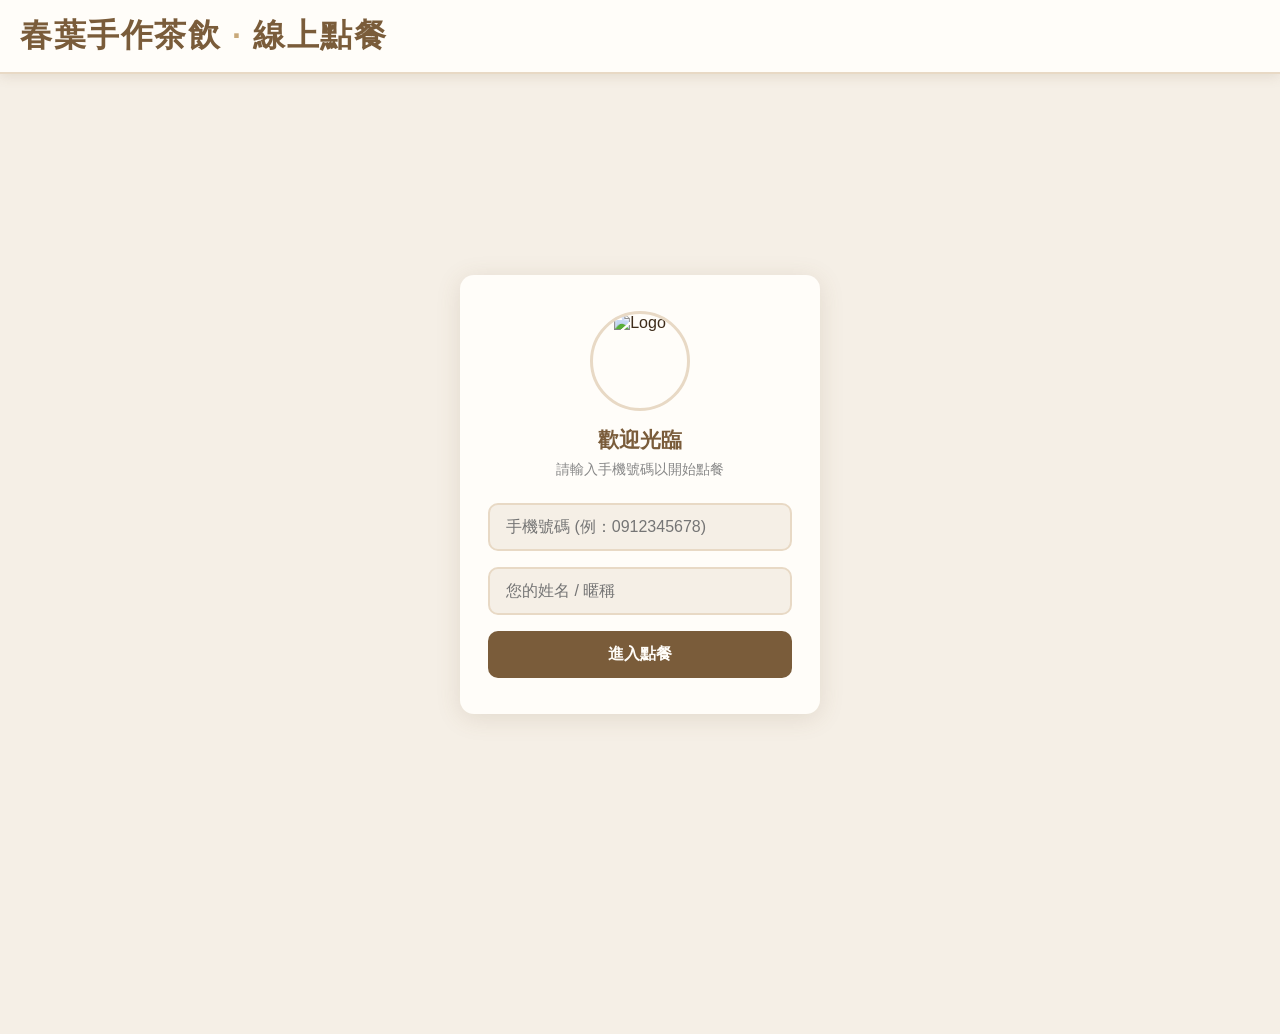
==== index.html @ d851a13b "Update index.html" ====
<!DOCTYPE html>
<html lang="zh-TW">
<head>
  <meta charset="UTF-8" />
  <meta name="viewport" content="width=device-width, initial-scale=1.0" />
  <title>春葉 · 線上點餐</title>

  <!-- Firebase SDK -->
  <script src="https://www.gstatic.com/firebasejs/9.22.0/firebase-app-compat.js"></script>
  <script src="https://www.gstatic.com/firebasejs/9.22.0/firebase-firestore-compat.js"></script>
  
  <style>
    /* ===== CSS 變數 ===== */
    :root {
      --cream:    #f5efe6;
      --almond:   #e8d9c5;
      --tan:      #c9a97a;
      --brown:    #7a5c3a;
      --dark:     #3e2c1a;
      --white:    #fffdf9;
      --shadow:   rgba(122, 92, 58, 0.15);
      --radius:   14px;
      --trans:    0.22s ease;
    }

    /* ===== 基礎重設 ===== */
    *, *::before, *::after { box-sizing: border-box; margin: 0; padding: 0; }
    html { scroll-behavior: smooth; }
    body {
      font-family: 'Noto Sans TC', 'PingFang TC', 'Microsoft JhengHei', sans-serif;
      background: var(--cream);
      color: var(--dark);
      min-height: 100vh;
    }

    /* ===== 頂部 Header ===== */
    header {
      background: var(--white);
      border-bottom: 2px solid var(--almond);
      padding: 14px 20px;
      display: flex;
      align-items: center;
      justify-content: space-between;
      position: sticky;
      top: 0;
      z-index: 100;
      box-shadow: 0 2px 12px var(--shadow);
    }
    .logo {
      font-size: 2rem;
      font-weight: 700;
      color: var(--brown);
      letter-spacing: 0.05em;
    }
    .logo span { color: var(--tan); }
    #user-info {
      font-size: 1rem;
      color: var(--brown);
      display: none;
    }
    #user-info strong { color: var(--dark); }

    /* ===== 主容器 ===== */
    main { max-width: 480px; margin: 0 auto; padding: 0 0 120px; }

    /* ===== 登入畫面 ===== */
    #login-screen {
      display: flex;
      flex-direction: column;
      align-items: center;
      justify-content: center;
      min-height: calc(100vh - 60px);
      padding: 30px 24px;
    }
    .login-card {
      background: var(--white);
      border-radius: var(--radius);
      padding: 36px 28px;
      width: 100%;
      max-width: 360px;
      box-shadow: 0 4px 24px var(--shadow);
      text-align: center;
    }
    .login-card .icon { 
      width: 100px; 
      height: 100px; 
      margin: 0 auto 15px;
      border-radius: 50%;
      overflow: hidden;
      border: 3px solid var(--almond);
    }
    .login-card .icon img {
      width: 95%;
      height: 100%;
      object-fit: cover;
    }
    .login-card h2 { font-size: 1.3rem; color: var(--brown); margin-bottom: 6px; }
    .login-card p { font-size: 0.88rem; color: #888; margin-bottom: 24px; }
    .input-group {
      position: relative;
      margin-bottom: 16px;
    }
    .input-group input {
      width: 100%;
      padding: 13px 16px;
      border: 2px solid var(--almond);
      border-radius: 10px;
      font-size: 1rem;
      background: var(--cream);
      color: var(--dark);
      outline: none;
      transition: border-color var(--trans);
    }
    .input-group input:focus { border-color: var(--tan); }
    .btn-primary {
      width: 100%;
      padding: 13px;
      background: var(--brown);
      color: var(--white);
      border: none;
      border-radius: 10px;
      font-size: 1rem;
      font-weight: 600;
      cursor: pointer;
      transition: background var(--trans), transform 0.1s;
    }
    .btn-primary:hover { background: var(--dark); }
    .btn-primary:active { transform: scale(0.98); }
    .btn-primary:disabled { opacity: 0.6; cursor: not-allowed; }

    /* ===== 點餐畫面 ===== */
    #order-screen { display: none; }

    /* 分類標籤 */
    .category-tabs {
      display: flex;
      gap: 8px;
      padding: 16px 16px 0;
      overflow-x: auto;
      scrollbar-width: none;
    }
    .category-tabs::-webkit-scrollbar { display: none; }
    .tab-btn {
      flex-shrink: 0;
      padding: 7px 18px;
      border-radius: 20px;
      border: 2px solid var(--almond);
      background: var(--white);
      color: var(--brown);
      font-size: 0.88rem;
      font-weight: 600;
      cursor: pointer;
      transition: all var(--trans);
    }
    .tab-btn.active, .tab-btn:hover {
      background: var(--brown);
      color: var(--white);
      border-color: var(--brown);
    }

    /* 菜單區塊 */
    .menu-section { padding: 16px; }
    .section-title {
      font-size: 1rem;
      font-weight: 700;
      color: var(--brown);
      margin-bottom: 12px;
      padding-left: 10px;
      border-left: 4px solid var(--tan);
    }
    .menu-grid {
      display: grid;
      grid-template-columns: 1fr 1fr;
      gap: 12px;
    }

    /* 飲品卡片 */
    .drink-card {
      background: var(--white);
      border-radius: var(--radius);
      padding: 16px 14px;
      cursor: pointer;
      border: 2px solid transparent;
      box-shadow: 0 2px 8px var(--shadow);
      transition: all var(--trans);
      position: relative;
      overflow: hidden;
      display: flex;
      flex-direction: column;
    }
    .drink-card:hover {
      border-color: var(--tan);
      transform: translateY(-3px);
      box-shadow: 0 6px 18px var(--shadow);
    }
    .drink-card:active { transform: scale(0.97); }
    .drink-name {
      font-size: 1rem;
      font-weight: 700;
      color: var(--dark);
      margin-bottom: 8px;
    }
    .drink-prices {
      margin-top: auto;
      display: flex;
      flex-direction: column;
      gap: 4px;
    }
    .price-tag {
      font-size: 0.8rem;
      display: flex;
      justify-content: space-between;
      color: #666;
    }
    .price-tag .val {
      color: var(--tan);
      font-weight: 700;
    }
    .add-icon {
      position: absolute;
      top: 10px;
      right: 10px;
      width: 26px;
      height: 26px;
      background: var(--tan);
      color: white;
      border-radius: 50%;
      display: flex;
      align-items: center;
      justify-content: center;
      font-size: 1.1rem;
      font-weight: bold;
      opacity: 0;
      transition: opacity var(--trans);
    }
    .drink-card:hover .add-icon { opacity: 1; }

    /* ===== 公告彈窗 (首頁彈窗) ===== */
    .promo-overlay {
      position: fixed;
      inset: 0;
      background: rgba(0, 0, 0, 0.75);
      z-index: 1000;
      display: flex;
      align-items: center;
      justify-content: center;
      padding: 20px;
      opacity: 0;
      pointer-events: none;
      transition: opacity 0.4s ease;
    }
    .promo-overlay.open {
      opacity: 1;
      pointer-events: all;
    }
    .promo-content {
      background: var(--white);
      width: 100%;
      max-width: 400px;
      border-radius: 20px;
      overflow: hidden;
      position: relative;
      transform: scale(0.8);
      transition: transform 0.4s cubic-bezier(0.34, 1.56, 0.64, 1);
      box-shadow: 0 10px 40px rgba(0,0,0,0.5);
    }
    .promo-overlay.open .promo-content { transform: scale(1); }
    .promo-img {
      width: 100%;
      display: block;
      background: #f0f0f0;
    }
    .promo-footer {
      padding: 20px;
      text-align: center;
    }
    .btn-close-promo {
      width: 100%;
      padding: 12px;
      background: var(--brown);
      color: white;
      border: none;
      border-radius: 10px;
      font-size: 1rem;
      font-weight: 600;
      cursor: pointer;
    }

    /* ===== 客製選項彈窗 ===== */
    .modal-overlay {
      position: fixed;
      inset: 0;
      background: rgba(62, 44, 26, 0.45);
      z-index: 200;
      display: flex;
      align-items: flex-end;
      justify-content: center;
      opacity: 0;
      pointer-events: none;
      transition: opacity var(--trans);
    }
    .modal-overlay.open {
      opacity: 1;
      pointer-events: all;
    }
    .modal-sheet {
      background: var(--white);
      border-radius: 20px 20px 0 0;
      width: 100%;
      max-width: 480px;
      padding: 24px 20px 36px;
      transform: translateY(100%);
      transition: transform 0.3s cubic-bezier(0.32, 0.72, 0, 1);
      max-height: 90vh;
      overflow-y: auto;
    }
    .modal-overlay.open .modal-sheet { transform: translateY(0); }
    .modal-handle {
      width: 40px;
      height: 4px;
      background: var(--almond);
      border-radius: 2px;
      margin: 0 auto 20px;
    }
    .modal-drink-header {
      display: flex;
      align-items: center;
      gap: 14px;
      margin-bottom: 22px;
    }
    .modal-drink-name { font-size: 1.2rem; font-weight: 700; color: var(--dark); }
    .modal-drink-price { font-size: 1rem; color: var(--tan); font-weight: 600; }

    /* 選項群組 */
    .option-group { margin-bottom: 20px; }
    .option-label {
      font-size: 0.9rem;
      font-weight: 700;
      color: var(--brown);
      margin-bottom: 10px;
      display: flex;
      align-items: center;
      gap: 6px;
    }
    .option-label .badge {
      font-size: 0.7rem;
      background: var(--almond);
      color: var(--brown);
      padding: 2px 7px;
      border-radius: 10px;
    }
    .option-buttons {
      display: flex;
      gap: 10px;
      flex-wrap: wrap;
    }
    .opt-btn {
      flex: 1;
      min-width: 80px;
      padding: 12px 10px;
      border: 2px solid var(--almond);
      border-radius: 10px;
      background: var(--cream);
      color: var(--dark);
      font-size: 0.9rem;
      font-weight: 600;
      cursor: pointer;
      text-align: center;
      transition: all var(--trans);
    }
    .opt-btn:hover { border-color: var(--tan); background: var(--almond); }
    .opt-btn.selected {
      background: var(--brown);
      color: var(--white);
      border-color: var(--brown);
    }
    .opt-btn:disabled {
      opacity: 0.4;
      cursor: not-allowed;
      background: #eee;
      border-color: #ddd;
      color: #aaa;
    }
    .opt-btn .opt-extra { font-size: 0.75rem; opacity: 0.85; margin-top: 2px; }

    /* 加入購物車按鈕 */
    .btn-add-cart {
      width: 100%;
      padding: 15px;
      background: var(--tan);
      color: var(--white);
      border: none;
      border-radius: 12px;
      font-size: 1.05rem;
      font-weight: 700;
      cursor: pointer;
      margin-top: 10px;
      transition: background var(--trans), transform 0.1s;
      display: flex;
      align-items: center;
      justify-content: center;
      gap: 8px;
    }
    .btn-add-cart:hover { background: var(--brown); }
    .btn-add-cart:active { transform: scale(0.98); }

    /* ===== 底部導覽列 ===== */
    .bottom-nav {
      position: fixed;
      bottom: 0;
      left: 50%;
      transform: translateX(-50%);
      width: 100%;
      max-width: 480px;
      background: var(--white);
      border-top: 2px solid var(--almond);
      display: flex;
      z-index: 150;
      box-shadow: 0 -4px 16px var(--shadow);
    }
    .nav-btn {
      flex: 1;
      padding: 12px 8px;
      border: none;
      background: transparent;
      color: var(--brown);
      font-size: 0.82rem;
      font-weight: 600;
      cursor: pointer;
      display: flex;
      flex-direction: column;
      align-items: center;
      gap: 4px;
      transition: color var(--trans), background var(--trans);
      position: relative;
    }
    .nav-btn:hover { background: var(--cream); }
    .nav-btn.active { color: var(--tan); }
    .nav-icon { font-size: 1.4rem; }
    .cart-badge {
      position: absolute;
      top: 5px;
      right: 25%;
      background: #e74c3c;
      color: white;
      font-size: 0.7rem;
      min-width: 18px;
      height: 18px;
      border-radius: 9px;
      display: flex;
      align-items: center;
      justify-content: center;
      padding: 0 4px;
      font-weight: 700;
      display: none;
    }

    /* ===== 面板共通樣式 ===== */
    #cart-panel, #orders-panel {
      display: none;
      padding: 20px 16px;
    }
    .panel-title {
      font-size: 1.2rem;
      font-weight: 700;
      color: var(--brown);
      margin-bottom: 20px;
      display: flex;
      align-items: center;
      gap: 8px;
    }

    /* 購物車項目 */
    .cart-item {
      background: var(--white);
      border-radius: var(--radius);
      padding: 14px;
      margin-bottom: 12px;
      display: flex;
      align-items: center;
      gap: 12px;
      box-shadow: 0 2px 8px var(--shadow);
    }
    .cart-item-info { flex: 1; }
    .cart-item-name { font-size: 0.95rem; font-weight: 700; color: var(--dark); }
    .cart-item-opts { font-size: 0.8rem; color: #888; margin-top: 2px; }
    .cart-item-price { font-size: 0.95rem; font-weight: 700; color: var(--tan); }
    .cart-item-remove {
      border: none;
      background: #fdeaea;
      color: #e74c3c;
      width: 28px;
      height: 28px;
      border-radius: 50%;
      cursor: pointer;
      display: flex;
      align-items: center;
      justify-content: center;
      font-size: 0.8rem;
    }

    /* 結帳區 */
    .pickup-section {
      background: var(--white);
      border-radius: var(--radius);
      padding: 16px;
      margin: 20px 0;
      box-shadow: 0 2px 8px var(--shadow);
    }
    .pickup-section label {
      display: block;
      font-size: 0.9rem;
      font-weight: 700;
      color: var(--brown);
      margin-bottom: 10px;
    }
    .pickup-section select {
      width: 100%;
      padding: 10px;
      border: 2px solid var(--almond);
      border-radius: 8px;
      font-size: 1rem;
      background: var(--cream);
      outline: none;
    }
    .total-bar {
      display: flex;
      justify-content: space-between;
      align-items: center;
      padding: 16px;
      background: var(--white);
      border-radius: var(--radius);
      margin-bottom: 20px;
      box-shadow: 0 2px 8px var(--shadow);
    }
    .total-bar span { font-size: 1rem; color: var(--brown); font-weight: 600; }
    .total-bar strong { font-size: 1.3rem; color: var(--tan); }

    /* 訂單查詢卡片 */
    .order-card {
      background: var(--white);
      border-radius: var(--radius);
      padding: 18px;
      margin-bottom: 16px;
      box-shadow: 0 2px 12px var(--shadow);
      border-left: 5px solid var(--tan);
    }
    .order-header {
      display: flex;
      justify-content: space-between;
      margin-bottom: 12px;
      padding-bottom: 8px;
      border-bottom: 1px dashed var(--almond);
    }
    .order-id { font-size: 0.85rem; font-weight: 700; color: var(--brown); }
    .order-time { font-size: 0.8rem; color: #999; }
    .order-pickup {
      font-size: 0.9rem;
      color: var(--tan);
      font-weight: 600;
      margin-bottom: 8px;
    }
    .order-items { font-size: 0.85rem; color: #666; line-height: 1.6; }
    .order-total {
      font-size: 0.95rem;
      font-weight: 700;
      color: var(--dark);
      margin-top: 8px;
      padding-top: 8px;
      border-top: 1px solid var(--almond);
    }

    /* ===== 成功提示 ===== */
    .toast {
      position: fixed;
      top: 80px;
      left: 50%;
      transform: translateX(-50%) translateY(-20px);
      background: var(--dark);
      color: var(--white);
      padding: 12px 24px;
      border-radius: 30px;
      font-size: 0.9rem;
      font-weight: 600;
      opacity: 0;
      transition: all 0.3s;
      z-index: 300;
      white-space: nowrap;
    }
    .toast.show {
      opacity: 1;
      transform: translateX(-50%) translateY(0);
    }

    /* ===== 訂單成功畫面 ===== */
    .success-screen {
      text-align: center;
      padding: 40px 20px;
    }
    .success-icon { font-size: 4rem; margin-bottom: 16px; }
    .success-screen h3 { font-size: 1.3rem; color: var(--brown); margin-bottom: 8px; }
    .success-screen p { font-size: 0.9rem; color: #888; margin-bottom: 6px; }
    .order-number-display {
      background: var(--almond);
      border-radius: 10px;
      padding: 12px 20px;
      margin: 16px 0;
      font-size: 1rem;
      font-weight: 700;
      color: var(--brown);
    }

    /* ===== 載入動畫 ===== */
    .spinner {
      display: inline-block;
      width: 18px;
      height: 18px;
      border: 2px solid rgba(255,255,255,0.4);
      border-top-color: white;
      border-radius: 50%;
      animation: spin 0.7s linear infinite;
    }
    @keyframes spin { to { transform: rotate(360deg); } }

    /* ===== RWD ===== */
    @media (max-width: 360px) {
      .menu-grid { grid-template-columns: 1fr; }
    }
  </style>
</head>
<body>

<!-- ===== 首頁公告彈窗 ===== -->
<div class="promo-overlay" id="promo-overlay">
  <div class="promo-content">
    <img src="https://github.com/aeroro87/CHUNYEH/blob/main/IMG_7618.JPG?raw=true" alt="今日推薦" class="promo-img" id="promo-image">
    <div class="promo-footer">
      <button class="btn-close-promo" onclick="closePromo()">開始點餐</button>
    </div>
  </div>
</div>

<!-- ===== Header ===== -->
<header>
  <div class="logo">春葉手作茶飲 <span>·</span> 線上點餐</div>
  <div id="user-info">您好，<strong id="display-phone"></strong></div>
</header>

<!-- ===== Toast 提示 ===== -->
<div class="toast" id="toast"></div>

<!-- ===== 登入畫面 ===== -->
<div id="login-screen">
  <div class="login-card">
    <div class="icon">
      <img src="https://github.com/aeroro87/CHUNYEH/blob/main/IMG_9192.jpg?raw=true" alt="Logo" id="login-logo">
    </div>
    <h2>歡迎光臨</h2>
    <p>請輸入手機號碼以開始點餐</p>
    <div class="input-group">
      <input type="tel" id="phone-input" placeholder="手機號碼 (例：0912345678)" maxlength="10" inputmode="numeric" oninput="checkUserRecord()" />
    </div>
    <div class="input-group" id="name-group">
      <input type="text" id="name-input" placeholder="您的姓名 / 暱稱" maxlength="20" />
    </div>
    <button class="btn-primary" id="login-btn" onclick="doLogin()">進入點餐</button>
  </div>
</div>

<!-- ===== 點餐主畫面 ===== -->
<main>
  <!-- 菜單 -->
  <div id="order-screen">
    <div class="category-tabs">
      <button class="tab-btn active" id="default-tab" onclick="filterCategory('lols', this)">蓮藕、洛神</button>
      <button class="tab-btn" onclick="filterCategory('flower', this)">花茶類</button>
      <button class="tab-btn" onclick="filterCategory('tea', this)">純茶、冬瓜</button>
      <button class="tab-btn" onclick="filterCategory('other', this)">其他</button>
    </div>
    <div class="menu-section" id="menu-container"></div>
  </div>

  <!-- 購物車面板 -->
  <div id="cart-panel">
    <div class="panel-title">🛒 購物車</div>
    <div id="cart-items-container"></div>
    <div id="cart-checkout-area" style="display:none;">
      <div class="pickup-section">
        <label>⏰ 預計自取時間</label>
        <select id="pickup-time"></select>
      </div>
      <div class="total-bar">
        <span>訂單總金額</span>
        <strong id="cart-total">$0</strong>
      </div>
      <button class="btn-primary" onclick="submitOrder()" id="submit-btn">確認送出訂單</button>
    </div>
    <div id="order-success-area" style="display:none;"></div>
  </div>

  <!-- 訂單查詢面板 -->
  <div id="orders-panel">
    <div class="panel-title">📋 我的訂單</div>
    <div id="orders-container"></div>
  </div>
</main>

<!-- ===== 底部導覽 ===== -->
<nav class="bottom-nav" id="bottom-nav" style="display:none;">
  <button class="nav-btn active" id="nav-menu" onclick="showPanel('menu')">
    <span class="nav-icon">🍵</span>
    <span>菜單</span>
  </button>
  <button class="nav-btn" id="nav-cart" onclick="showPanel('cart')">
    <span class="nav-icon">🛒</span>
    <span>購物車</span>
    <span class="cart-badge" id="cart-badge">0</span>
  </button>
  <button class="nav-btn" id="nav-orders" onclick="showPanel('orders')">
    <span class="nav-icon">📋</span>
    <span>訂單查詢</span>
  </button>
</nav>

<!-- ===== 客製選項彈窗 ===== -->
<div class="modal-overlay" id="drink-modal" onclick="closeModal(event)">
  <div class="modal-sheet">
    <div class="modal-handle"></div>
    <div class="modal-drink-header">
      <span class="modal-drink-emoji" id="modal-emoji">🧋</span>
      <div>
        <div class="modal-drink-name" id="modal-name">飲品名稱</div>
        <div class="modal-drink-price" id="modal-price">價格資訊</div>
      </div>
    </div>

    <!-- 杯裝/瓶裝 (僅在有 cupPrice 時顯示) -->
    <div class="option-group" id="container-option-group">
      <div class="option-label">🥤 容器選擇 </div>
      <div class="option-buttons" id="modal-cup-options"></div>
    </div>

    <!-- 冰塊 (僅在非單一價格商品時顯示) -->
    <div class="option-group" id="ice-option-group">
      <div class="option-label">🧊 冰塊選擇 </div>
      <div class="option-buttons" id="modal-ice-options">
        <button class="opt-btn selected" data-group="ice" data-value="有冰" onclick="selectOpt(this)">有冰</button>
        <button class="opt-btn" data-group="ice" data-value="去冰" onclick="selectOpt(this)">去冰</button>
      </div>
    </div>

    <!-- 鮮奶加量 -->
    <div class="option-group" id="milk-option" style="display:none;">
      <div class="option-label">🥛 鮮奶加量 <span class="badge">+$5</span></div>
      <div class="option-buttons">
        <button class="opt-btn selected" data-group="extraMilk" data-value="不加" onclick="selectOpt(this)">不加</button>
        <button class="opt-btn" data-group="extraMilk" data-value="加量" onclick="selectOpt(this)">加量<div class="opt-extra">+$5</div></button>
      </div>
    </div>

    <!-- 數量選擇 -->
    <div class="option-group">
      <div class="option-label">🔢 購買數量</div>
      <div style="display: flex; align-items: center; gap: 20px; justify-content: center; background: var(--cream); padding: 10px; border-radius: 10px;">
        <button onclick="updateQty(-1)" style="width: 36px; height: 36px; border-radius: 50%; border: 2px solid var(--tan); background: white; color: var(--tan); font-size: 1.5rem; font-weight: bold; cursor: pointer;">-</button>
        <span id="modal-qty" style="font-size: 1.4rem; font-weight: 700; min-width: 30px; text-align: center;">1</span>
        <button onclick="updateQty(1)" style="width: 36px; height: 36px; border-radius: 50%; border: 2px solid var(--tan); background: var(--tan); color: white; font-size: 1.5rem; font-weight: bold; cursor: pointer;">+</button>
      </div>
    </div>

    <button class="btn-add-cart" onclick="addToCart()">
      <span>加入購物車</span>
      <span id="modal-add-price"></span>
    </button>
  </div>
</div>

<script>
// ===== Firebase 設定 (請替換為您的設定) =====
const firebaseConfig = {
  apiKey: "AIzaSyDBMBe5LPv3BiR6V_7BT4_pQp2a6QN32_Y",
  authDomain: "chenyun-94a25.firebaseapp.com",
  projectId: "chenyun-94a25",
  storageBucket: "chenyun-94a25.firebasestorage.app",
  messagingSenderId: "24863543971",
  appId: "1:24863543971:web:489c457948aa2b02e82516",
  measurementId: "G-3XM61XWT03"
};

// 初始化 Firebase
firebase.initializeApp(firebaseConfig);
const db = firebase.firestore();

// ===== 菜單資料 =====
// 提示：若為無子項目商品，請只設定 price，不要設定 cupPrice/bottlePrice
const MENU = [
  { id: 1, name: '蓮藕茶', cupPrice: 50, bottlePrice: 95, hasMilk: false, category: ['lols']},
  { id: 2, name: '蓮藕鮮奶', cupPrice: 60, bottlePrice: 105, hasMilk: true, category: ['lols']},
  { id: 3, name: '洛神花茶', cupPrice: 50, bottlePrice: 90, hasMilk: false, category: ['lols']},
  { id: 4, name: '洛神冬瓜', cupPrice: 50, bottlePrice: 90, hasMilk: false, category: ['lols']},
  { id: 5, name: '古早味紅茶', cupPrice: 30, bottlePrice: 65, hasMilk: false, category: ['tea','red']},
  { id: 6, name: '紅茶鮮奶', cupPrice: 50, bottlePrice: 85, hasMilk: true, category: ['tea','red']},
  { id: 7, name: '高山烏龍茶（無糖）', cupPrice: 35, bottlePrice: 70, hasMilk: false, category: ['tea','ol']},
  { id: 8, name: '烏龍綠茶（無糖）', cupPrice: 35, bottlePrice: 70, hasMilk: false, category: ['tea','ol','green']},
  { id: 9, name: '烏龍鮮奶（無糖）', cupPrice: 55, bottlePrice: 85, hasMilk: true, category: ['tea','ol']},
  { id: 10,name: '薰衣草茶', cupPrice: 45, bottlePrice: 90, hasMilk: false, category: ['flower','se']},
  { id: 11,name: '薰衣草紅茶', cupPrice: 45, bottlePrice: 90, hasMilk: false, category: ['flower','se']},
  { id: 12,name: '薰衣草鮮奶茶(含紅茶)', cupPrice: 55, bottlePrice: 95, hasMilk: true, category: ['flower','se']},
  { id: 13,name: '薰衣草鮮奶', cupPrice: 60, bottlePrice: 105, hasMilk: true, category: ['flower','se']},
  { id: 14,name: '玫瑰花茶', cupPrice: 60, bottlePrice: 105, hasMilk: false, category: ['flower','ros']},
  { id: 15,name: '玫瑰洛神', cupPrice: 60, bottlePrice: 105, hasMilk: false, category: ['flower','ros']},
  { id: 16,name: '玫瑰鮮奶茶（含紅茶）', cupPrice: 65, bottlePrice: 115, hasMilk: true, category: ['flower','ros']},
  { id: 17,name: '玫瑰鮮奶', cupPrice: 70, bottlePrice: 120, hasMilk: true, category: ['flower','ros']},
  { id: 18,name: '無糖綠茶', cupPrice: 30, bottlePrice: 65, hasMilk: false, category: ['tea','green']},  
  { id: 19,name: '綠茶鮮奶（無糖）', cupPrice: 50, bottlePrice: 85, hasMilk: true, category: ['tea','green']},
  { id: 20,name: '甘露冬瓜茶', cupPrice: 30, bottlePrice: 60, hasMilk: false, category: ['tea','d']},
  { id: 21,name: '綠茶冬瓜', cupPrice: 30, bottlePrice: 60, hasMilk: false, category: ['tea','green','d']},
  { id: 22,name: '冬瓜鮮奶', cupPrice: 50, bottlePrice: 85, hasMilk: true, category: ['tea','d']},
  // 單一價格商品範例
  
  { id: 101, name: '薰衣草茶包', price: 180, category: ['other','tb']},
  { id: 102, name: '薰衣草茶包X2', price: 350, category: ['other','tb']},
  { id: 103, name: '玫瑰花茶包', price: 180, category: ['other','tb']},
  { id: 104, name: '玫瑰花茶包X2', price: 350, category: ['other','tb']},
  { id: 105, name: '薰衣草＋玫瑰花 茶包', price: 350, category: ['other','tb']},
  { id: 106, name: '梅有芒果', price: 150, category: ['other','mg']}
];

const GAS_URL = 'https://script.google.com/macros/s/AKfycbxcpJHNgogEzn6O5AZ87Ii1xu1ffiMSce_W25-qXCj0ojSG_w6PJ01stQ96czSUdBLV/exec';

// ===== 狀態 =====
let currentPhone = '';
let currentUserName = '';
let cart = [];
let currentDrink = null;
let currentOptions = { cup: '杯裝', ice: '有冰', extraMilk: '不加', qty: 1 };

// ===== 初始化 =====
window.onload = function() {};

function closePromo() {
  document.getElementById('promo-overlay').classList.remove('open');
}

// ===== 登入相關功能 (整合 Firebase) =====
async function checkUserRecord() {
  const phone = document.getElementById('phone-input').value.trim();
  const nameGroup = document.getElementById('name-group');
  const nameInput = document.getElementById('name-input');
  
  if (/^09\d{8}$/.test(phone)) {
    let savedName = localStorage.getItem('userName_' + phone);
    if (!savedName) {
      try {
        const doc = await db.collection('users').doc(phone).get();
        if (doc.exists) {
          savedName = doc.data().name;
          localStorage.setItem('userName_' + phone, savedName);
        }
      } catch (e) { console.error("Firebase 查詢失敗", e); }
    }

    if (savedName) {
      nameGroup.style.display = 'none';
      nameInput.value = savedName;
    } else {
      nameGroup.style.display = 'block';
      nameInput.value = '';
    }
  }
}

async function doLogin() {
  const phone = document.getElementById('phone-input').value.trim();
  const name = document.getElementById('name-input').value.trim();
  const loginBtn = document.getElementById('login-btn');
  
  if (!/^09\d{8}$/.test(phone)) return alert('請輸入正確的手機號碼 (10位數字)');
  if (!name) return alert('請輸入您的姓名或暱稱');
  
  loginBtn.disabled = true;
  loginBtn.innerHTML = '<span class="spinner"></span> 登入中...';

  try {
    await db.collection('users').doc(phone).set({
      name: name,
      lastLogin: firebase.firestore.FieldValue.serverTimestamp()
    }, { merge: true });

    currentPhone = phone;
    currentUserName = name;
    localStorage.setItem('userName_' + phone, name);
    
    document.getElementById('login-screen').style.display = 'none';
    document.getElementById('order-screen').style.display = 'block';
    document.getElementById('bottom-nav').style.display = 'flex';
    document.getElementById('user-info').style.display = 'block';
    document.getElementById('display-phone').textContent = `${name} (${phone})`;
    
    showPanel('menu');
    // 預設顯示蓮藕、洛神
    const defaultTab = document.getElementById('default-tab');
    filterCategory('lols', defaultTab);
    document.getElementById('promo-overlay').classList.add('open');
  } catch (e) {
    alert('雲端同步失敗，請檢查網路連線');
    console.error(e);
  } finally {
    loginBtn.disabled = false;
    loginBtn.textContent = '進入點餐';
  }
}

// ===== 菜單渲染 =====
function renderMenu(items) {
  const container = document.getElementById('menu-container');
  container.innerHTML = '';
  const categories = { 'lols': '蓮藕、洛神系列（無咖啡因）',
   					   'se': '薰衣草（無咖啡因）', 
   					   'ros': '玫瑰花（無咖啡因）', 
   					   'red': '古早味紅茶',
   					   'green': '無糖綠茶',
   					   'ol': '高山烏龍茶',
   					   'd': '冬瓜茶（無咖啡因）',
    				   'tb': '茶包',
    				   'mg': '梅有芒果'
    };

  for (let cat in categories) {
    const catItems = items.filter(i => i.category.includes(cat));
    if (catItems.length === 0) continue;
    const section = document.createElement('div');
    section.className = 'menu-section';
    section.innerHTML = `
      <div class="section-title">${categories[cat]}</div>
      <div class="menu-grid">
        ${catItems.map(item => {
          const isSinglePrice = item.price !== undefined;
          return `
            <div class="drink-card" onclick="openModal(${item.id})">
              <div class="add-icon">+</div>
              <div class="drink-name">${item.name}</div>
              <div class="drink-prices">
                ${isSinglePrice ? 
                  `<div class="price-tag"><span>售價</span><span class="val">$${item.price}</span></div>` :
                  `<div class="price-tag"><span>杯裝</span><span class="val">$${item.cupPrice}</span></div>
                   <div class="price-tag"><span>瓶裝</span><span class="val">$${item.bottlePrice}</span></div>`
                }
              </div>
            </div>
          `;
        }).join('')}
      </div>
    `;
    container.appendChild(section);
  }
}

function filterCategory(cat, btn) {
  document.querySelectorAll('.tab-btn').forEach(b => b.classList.remove('active'));
  btn.classList.add('active');
  
  // 動態切換顯示內容
  const filteredItems = MENU.filter(i => i.category.includes(cat));
  renderMenu(filteredItems);
  
  // 自動捲動到上方
  window.scrollTo({ top: 0, behavior: 'smooth' });
}

// ===== 客製選項彈窗 =====
function openModal(id) {
  currentDrink = MENU.find(d => d.id === id);
  const isSinglePrice = currentDrink.price !== undefined;
  
  // 初始化選項
  currentOptions = { cup: isSinglePrice ? '單一價格' : '杯裝', ice: '有冰', extraMilk: '不加', qty: 1 };
  document.getElementById('modal-qty').textContent = '1';
  document.getElementById('modal-emoji').textContent = currentDrink.emoji;
  document.getElementById('modal-name').textContent = currentDrink.name;
  
  // 顯示價格資訊
  document.getElementById('modal-price').textContent = isSinglePrice ? 
    `售價 $${currentDrink.price}` : 
    `杯裝 $${currentDrink.cupPrice} / 瓶裝 $${currentDrink.bottlePrice}`;

  // 容器選擇顯示邏輯
  const containerGroup = document.getElementById('container-option-group');
  if (isSinglePrice) {
    containerGroup.style.display = 'none';
    document.getElementById('ice-option-group').style.display = 'none';
  } else {
    containerGroup.style.display = 'block';
    document.getElementById('ice-option-group').style.display = 'block';
    const cupContainer = document.getElementById('modal-cup-options');
    cupContainer.innerHTML = `
      <button class="opt-btn selected" data-group="cup" data-value="杯裝" onclick="selectOpt(this)">杯裝<div class="opt-extra">$${currentDrink.cupPrice}</div></button>
      <button class="opt-btn" data-group="cup" data-value="瓶裝" onclick="selectOpt(this)">瓶裝<div class="opt-extra">$${currentDrink.bottlePrice}</div></button>
    `;
  }

  // 鮮奶加量顯示邏輯
  document.getElementById('milk-option').style.display = currentDrink.hasMilk ? 'block' : 'none';
  
  // 重置冰塊選項樣式
  const iceBtns = document.querySelectorAll('#modal-ice-options .opt-btn');
  iceBtns.forEach(b => {
    b.disabled = false;
    b.classList.toggle('selected', b.dataset.value === '有冰');
  });

  updateModalPrice();
  document.getElementById('drink-modal').classList.add('open');
}

function closeModal(e) {
  if (e.target.id === 'drink-modal' || e.target.className === 'modal-handle') document.getElementById('drink-modal').classList.remove('open');
}

function selectOpt(btn) {
  const group = btn.dataset.group;
  const val = btn.dataset.value;
  if (group === 'cup') {
    const iceBtns = document.querySelectorAll('#modal-ice-options .opt-btn');
    if (val === '瓶裝') {
      currentOptions.ice = '去冰';
      iceBtns.forEach(b => {
        b.classList.toggle('selected', b.dataset.value === '去冰');
        if (b.dataset.value === '有冰') b.disabled = true;
      });
    } else { iceBtns.forEach(b => b.disabled = false); }
  }
  document.querySelectorAll(`.opt-btn[data-group="${group}"]`).forEach(b => b.classList.remove('selected'));
  btn.classList.add('selected');
  currentOptions[group] = val;
  updateModalPrice();
}

function updateQty(delta) {
  currentOptions.qty = Math.max(1, currentOptions.qty + delta);
  document.getElementById('modal-qty').textContent = currentOptions.qty;
  updateModalPrice();
}

function updateModalPrice() {
  if (!currentDrink) return;
  let base = 0;
  if (currentDrink.price !== undefined) {
    base = currentDrink.price;
  } else {
    base = currentOptions.cup === '瓶裝' ? currentDrink.bottlePrice : currentDrink.cupPrice;
  }
  if (currentOptions.extraMilk === '加量') base += 5;
  document.getElementById('modal-add-price').textContent = `$${base * currentOptions.qty}`;
}

// ===== 購物車與訂單邏輯 =====
function addToCart() {
  if (!currentDrink) return;
  const isSingle = currentDrink.price !== undefined;
  let basePrice = isSingle ? currentDrink.price : (currentOptions.cup === '瓶裝' ? currentDrink.bottlePrice : currentDrink.cupPrice);
  let unitTotal = basePrice + (currentOptions.extraMilk === '加量' ? 5 : 0);
  
  cart.push({ 
    id: Date.now(), 
    drinkId: currentDrink.id, 
    name: currentDrink.name, 
    emoji: currentDrink.emoji || '', 
    price: basePrice, 
    cup: isSingle ? '' : (currentOptions.cup || ''), 
    ice: isSingle ? '' : (currentOptions.ice || ''), 
    extraMilk: currentOptions.extraMilk === '加量', 
    qty: currentOptions.qty || 1, 
    unitTotal: unitTotal, 
    itemTotal: unitTotal * (currentOptions.qty || 1)
  });
  
  updateCartBadge();
  document.getElementById('drink-modal').classList.remove('open');
  showToast(`已加入：${currentDrink.name} x ${currentOptions.qty}`);
}

function updateCartBadge() {
  const badge = document.getElementById('cart-badge');
  const count = cart.reduce((sum, item) => sum + item.qty, 0);
  badge.textContent = count;
  badge.style.display = count > 0 ? 'flex' : 'none';
}

function renderCart() {
  const container = document.getElementById('cart-items-container');
  const checkoutArea = document.getElementById('cart-checkout-area');
  if (cart.length === 0) { container.innerHTML = '<div style="text-align:center; padding:40px; color:#999;">購物車是空的</div>'; checkoutArea.style.display = 'none'; return; }
  container.innerHTML = cart.map(item => `
    <div class="cart-item">
      <div class="cart-item-info">
        <div class="cart-item-name">${item.name} ${item.cup ? `(${item.cup})` : ''} x ${item.qty}</div>
        <div class="cart-item-opts">${item.ice ? item.ice : ''}${item.extraMilk ? (item.ice ? ' · ' : '') + '鮮奶加量' : ''}</div>
      </div>
      <div class="cart-item-price">$${item.itemTotal}</div>
      <button class="cart-item-remove" onclick="removeFromCart(${item.id})">✕</button>
    </div>
  `).join('');
  document.getElementById('cart-total').textContent = `$${cart.reduce((sum, i) => sum + i.itemTotal, 0)}`;
  checkoutArea.style.display = 'block';
  generatePickupTimes();
}

function removeFromCart(id) { cart = cart.filter(i => i.id !== id); updateCartBadge(); renderCart(); }

function generatePickupTimes() {
  const select = document.getElementById('pickup-time');
  select.innerHTML = '';
  const now = new Date();
  let hasOptions = false;
  for (let h = 9; h <= 20; h++) {
    for (let m = 0; m < 60; m += 10) {
      if ((h === 9 && m < 30) || (h === 20 && m > 30)) continue;
      const optTime = new Date(); optTime.setHours(h, m, 0);
      if (optTime > new Date(now.getTime() + 10 * 60000)) {
        const timeStr = `${h.toString().padStart(2, '0')}:${m.toString().padStart(2, '0')}`;
        select.innerHTML += `<option value="${timeStr}">${timeStr}</option>`;
        hasOptions = true;
      }
    }
  }
  const btn = document.getElementById('submit-btn');
  if (!hasOptions) { select.innerHTML = '<option value="">今日已結束營業</option>'; btn.disabled = true; btn.style.opacity = '0.5'; }
  else { btn.disabled = false; btn.style.opacity = '1'; }
}

async function submitOrder() {
  const pickupTime = document.getElementById('pickup-time').value;
  if (!pickupTime) return alert('目前非營業時間');
  const btn = document.getElementById('submit-btn');
  const originalText = btn.innerHTML;
  btn.disabled = true; btn.innerHTML = '<span class="spinner"></span> 處理中...';
  
  const orderId = `ORD-${Date.now().toString().slice(-8)}-${Math.floor(Math.random()*1000).toString().padStart(3, '0')}`;
  const orderData = {
    orderId,
    phone: currentPhone,
    userName: currentUserName,
    items: cart,
    totalAmount: cart.reduce((sum, i) => sum + i.itemTotal, 0),
    pickupTime,
    timestamp: firebase.firestore.FieldValue.serverTimestamp(),
    displayTime: new Date().toLocaleString()
  };

  try {
    console.log("正在嘗試寫入 Firebase...", orderData);
    await db.collection('orders').doc(orderId).set(orderData);
    console.log("Firebase 寫入成功");
    
    if (GAS_URL && GAS_URL !== 'YOUR_GAS_WEB_APP_URL') {
      console.log("正在發送 LINE 通知...");
      fetch(GAS_URL, { 
        method: 'POST', 
        mode: 'no-cors',
        cache: 'no-cache',
        headers: { 'Content-Type': 'application/json' },
        body: JSON.stringify({ action: 'submitOrder', order: { ...orderData, timestamp: orderData.displayTime } }) 
      }).then(() => console.log("LINE 通知已發送 (no-cors 模式)"));
    }
    
    showOrderSuccess(orderId);
    cart = [];
    updateCartBadge();
    renderCart(); // 💡 關鍵：立即重新渲染購物車介面，顯示「購物車是空的」
  } catch (e) {
    console.error("下單過程出錯:", e);
    let errorMsg = '下單失敗，原因：' + (e.message || '未知錯誤');
    if (e.message && e.message.includes('permission-denied')) {
      errorMsg = '下單失敗：Firebase 資料庫權限不足，請檢查 Rules 設定。';
    }
    alert(errorMsg);
  } finally {
    btn.disabled = false;
    btn.innerHTML = originalText;
  }
}

function showOrderSuccess(orderId) {
  document.getElementById('cart-checkout-area').style.display = 'none';
  document.getElementById('order-success-area').style.display = 'block';
  document.getElementById('order-success-area').innerHTML = `<div class="success-screen"><div class="success-icon">✅</div><h3>訂單已送出！</h3><p>請於預約時間前往自取</p><div class="order-number-display">訂單編號：${orderId}</div><button class="btn-primary" onclick="showPanel('orders')" style="margin-top:10px;">查看我的訂單</button></div>`;
}

async function renderOrders() {
  const container = document.getElementById('orders-container');
  container.innerHTML = '<div style="text-align:center; padding:40px;"><span class="spinner" style="border-top-color:var(--tan);"></span> 載入中...</div>';
  
  try {
    const today = new Date();
    today.setHours(0,0,0,0);
    const snapshot = await db.collection('orders')
      .where('phone', '==', currentPhone)
      .where('timestamp', '>=', today)
      .orderBy('timestamp', 'desc')
      .get();

    if (snapshot.empty) {
      container.innerHTML = '<div style="text-align:center; padding:40px; color:#999;">今日尚無紀錄</div>';
      return;
    }

    container.innerHTML = snapshot.docs.map(doc => {
      const o = doc.data();
      return `
        <div class="order-card">
          <div class="order-header"><span class="order-id">${o.orderId}</span><span class="order-time">${o.displayTime.split(' ')[1]}</span></div>
          <div class="order-pickup">⏰ 預計取餐：${o.pickupTime}</div>
          <div class="order-items">${o.items.map(i => `${i.name}${i.cup ? `(${i.cup})` : ''} x ${i.qty} ${i.ice ? i.ice : ''}${i.extraMilk ? '·鮮奶加量' : ''} $${i.itemTotal}`).join('<br/>')}</div>
          <div class="order-total">總計：$${o.totalAmount}</div>
        </div>
      `;
    }).join('');
  } catch (e) {
    container.innerHTML = '<div style="text-align:center; padding:40px; color:#e74c3c;">載入失敗，請稍後再試</div>';
    console.error(e);
  }
}

function showPanel(panel) {
  document.getElementById('order-screen').style.display = panel === 'menu' ? 'block' : 'none';
  document.getElementById('cart-panel').style.display = panel === 'cart' ? 'block' : 'none';
  document.getElementById('orders-panel').style.display = panel === 'orders' ? 'block' : 'none';
  document.querySelectorAll('.nav-btn').forEach(b => b.classList.remove('active'));
  document.getElementById('nav-' + panel).classList.add('active');
  if (panel === 'cart') { document.getElementById('order-success-area').style.display = 'none'; renderCart(); }
  if (panel === 'orders') renderOrders();
}

function showToast(msg) {
  const toast = document.getElementById('toast'); toast.textContent = msg; toast.classList.add('show');
  setTimeout(() => toast.classList.remove('show'), 2500);
}
</script>
</body>
</html>
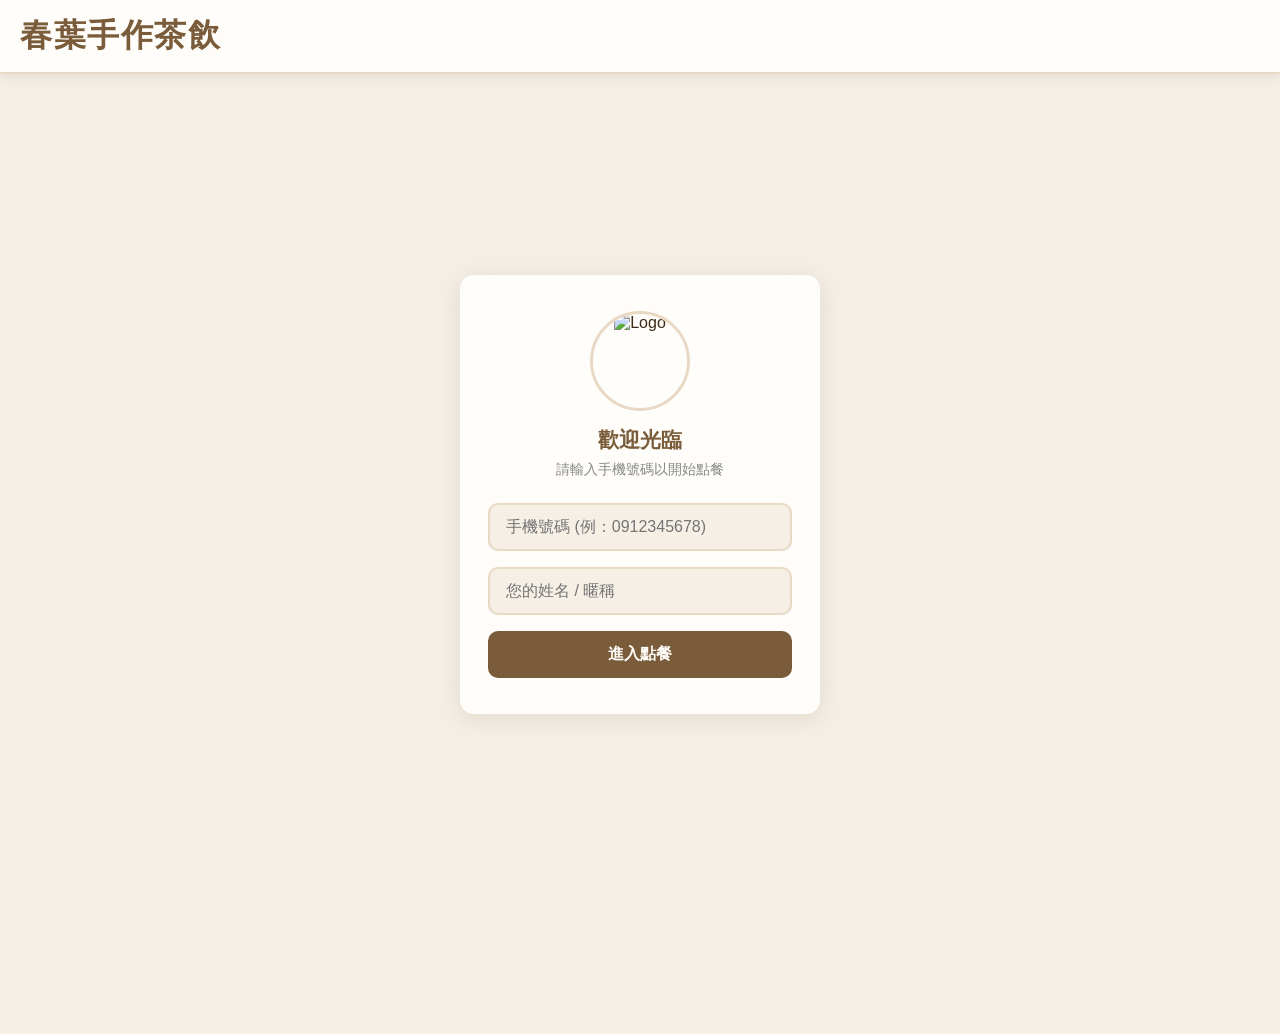
==== commit 00d7b756: "Update index.html" ====
--- a/index.html
+++ b/index.html
@@ -642,7 +642,7 @@
 
 <!-- ===== Header ===== -->
 <header>
-  <div class="logo">春葉手作茶飲 <span>·</span> 線上點餐</div>
+  <div class="logo">春葉手作茶飲</div>
   <div id="user-info">您好，<strong id="display-phone"></strong></div>
 </header>
 
@@ -836,7 +836,11 @@
 let currentOptions = { cup: '杯裝', ice: '有冰', extraMilk: '不加', qty: 1 };
 
 // ===== 初始化 =====
-window.onload = function() {};
+window.onload = function() {
+// 每次開啟網頁時清除本地儲存的資訊 (LocalStorage)
+  localStorage.clear();
+  console.log('本地儲存空間已清空，請重新登入');
+};
 
 function closePromo() {
   document.getElementById('promo-overlay').classList.remove('open');
@@ -895,7 +899,7 @@
     document.getElementById('order-screen').style.display = 'block';
     document.getElementById('bottom-nav').style.display = 'flex';
     document.getElementById('user-info').style.display = 'block';
-    document.getElementById('display-phone').textContent = `${name} (${phone})`;
+    document.getElementById('display-phone').textContent = `${name}`;
     
     showPanel('menu');
     // 預設顯示蓮藕、洛神
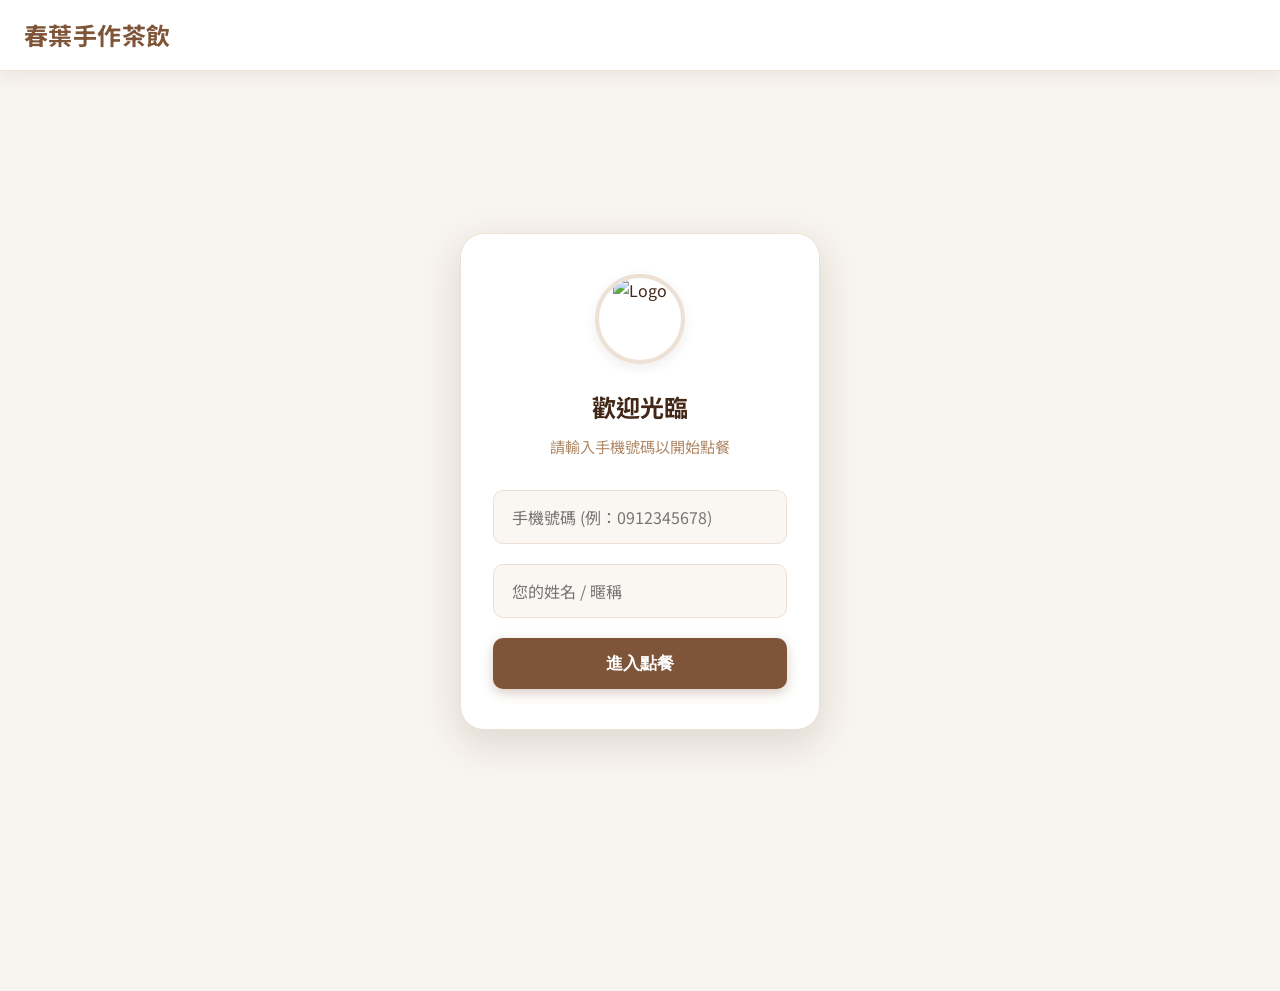
==== commit 213d4774: "美化介面" ====
--- a/index.html
+++ b/index.html
@@ -1,10 +1,13 @@
 <!DOCTYPE html>
 <html lang="zh-TW">
 <head>
-  <meta charset="UTF-8" />
-  <meta name="viewport" content="width=device-width, initial-scale=1.0" />
+  <meta charset="UTF-8">
+  <meta name="viewport" content="width=device-width, initial-scale=1.0">
   <title>春葉 · 線上點餐</title>
 
+  <!-- Google Fonts: Noto Sans TC -->
+  <link href="https://fonts.googleapis.com/css2?family=Noto+Sans+TC:wght@400;500;700&display=swap" rel="stylesheet">
+  
   <!-- Firebase SDK -->
   <script src="https://www.gstatic.com/firebasejs/9.22.0/firebase-app-compat.js"></script>
   <script src="https://www.gstatic.com/firebasejs/9.22.0/firebase-firestore-compat.js"></script>
@@ -12,56 +15,60 @@
   <style>
     /* ===== CSS 變數 ===== */
     :root {
-      --cream:    #f5efe6;
-      --almond:   #e8d9c5;
-      --tan:      #c9a97a;
-      --brown:    #7a5c3a;
-      --dark:     #3e2c1a;
-      --white:    #fffdf9;
-      --shadow:   rgba(122, 92, 58, 0.15);
-      --radius:   14px;
-      --trans:    0.22s ease;
+      --cream:    #f8f4ef;
+      --almond:   #ede0d4;
+      --tan:      #b08968;
+      --brown:    #7f5539;
+      --dark:     #432818;
+      --white:    #ffffff;
+      --shadow:   rgba(67, 40, 24, 0.08);
+      --shadow-lg: rgba(67, 40, 24, 0.15);
+      --radius:   16px;
+      --radius-sm: 10px;
+      --trans:    0.3s cubic-bezier(0.4, 0, 0.2, 1);
     }
 
     /* ===== 基礎重設 ===== */
     *, *::before, *::after { box-sizing: border-box; margin: 0; padding: 0; }
     html { scroll-behavior: smooth; }
     body {
-      font-family: 'Noto Sans TC', 'PingFang TC', 'Microsoft JhengHei', sans-serif;
+      font-family: 'Noto Sans TC', sans-serif;
       background: var(--cream);
       color: var(--dark);
       min-height: 100vh;
+      line-height: 1.6;
     }
 
     /* ===== 頂部 Header ===== */
     header {
       background: var(--white);
-      border-bottom: 2px solid var(--almond);
-      padding: 14px 20px;
+      border-bottom: 1px solid var(--almond);
+      padding: 16px 24px;
       display: flex;
       align-items: center;
       justify-content: space-between;
       position: sticky;
       top: 0;
       z-index: 100;
-      box-shadow: 0 2px 12px var(--shadow);
+      box-shadow: 0 4px 20px var(--shadow);
     }
     .logo {
-      font-size: 2rem;
+      font-size: 1.5rem;
       font-weight: 700;
       color: var(--brown);
-      letter-spacing: 0.05em;
-    }
-    .logo span { color: var(--tan); }
+      letter-spacing: 0.02em;
+    }
+    .logo span { color: var(--tan); font-weight: 400; }
     #user-info {
-      font-size: 1rem;
-      color: var(--brown);
+      font-size: 0.9rem;
+      color: var(--tan);
       display: none;
-    }
-    #user-info strong { color: var(--dark); }
+      font-weight: 500;
+    }
+    #user-info strong { color: var(--brown); }
 
     /* ===== 主容器 ===== */
-    main { max-width: 480px; margin: 0 auto; padding: 0 0 120px; }
+    main { max-width: 480px; margin: 0 auto; padding: 0 0 100px; }
 
     /* ===== 登入畫面 ===== */
     #login-screen {
@@ -69,228 +76,224 @@
       flex-direction: column;
       align-items: center;
       justify-content: center;
-      min-height: calc(100vh - 60px);
-      padding: 30px 24px;
+      min-height: calc(100vh - 80px);
+      padding: 24px;
     }
     .login-card {
       background: var(--white);
-      border-radius: var(--radius);
-      padding: 36px 28px;
+      border-radius: 24px;
+      padding: 40px 32px;
       width: 100%;
       max-width: 360px;
-      box-shadow: 0 4px 24px var(--shadow);
+      box-shadow: 0 12px 40px var(--shadow-lg);
       text-align: center;
+      border: 1px solid var(--almond);
     }
     .login-card .icon { 
-      width: 100px; 
-      height: 100px; 
-      margin: 0 auto 15px;
+      width: 90px; 
+      height: 90px; 
+      margin: 0 auto 24px;
       border-radius: 50%;
       overflow: hidden;
-      border: 3px solid var(--almond);
+      border: 4px solid var(--almond);
+      box-shadow: 0 4px 12px var(--shadow);
     }
     .login-card .icon img {
-      width: 95%;
+      width: 100%;
       height: 100%;
       object-fit: cover;
     }
-    .login-card h2 { font-size: 1.3rem; color: var(--brown); margin-bottom: 6px; }
-    .login-card p { font-size: 0.88rem; color: #888; margin-bottom: 24px; }
+    .login-card h2 { font-size: 1.5rem; color: var(--dark); margin-bottom: 8px; font-weight: 700; }
+    .login-card p { font-size: 0.95rem; color: var(--tan); margin-bottom: 32px; }
     .input-group {
       position: relative;
-      margin-bottom: 16px;
+      margin-bottom: 20px;
     }
     .input-group input {
       width: 100%;
-      padding: 13px 16px;
-      border: 2px solid var(--almond);
-      border-radius: 10px;
+      padding: 14px 18px;
+      border: 1.5px solid var(--almond);
+      border-radius: var(--radius-sm);
       font-size: 1rem;
-      background: var(--cream);
+      background: #faf7f2;
       color: var(--dark);
       outline: none;
-      transition: border-color var(--trans);
-    }
-    .input-group input:focus { border-color: var(--tan); }
+      transition: all var(--trans);
+      font-family: inherit;
+    }
+    .input-group input:focus { 
+      border-color: var(--tan); 
+      background: var(--white);
+      box-shadow: 0 0 0 4px rgba(176, 137, 104, 0.1);
+    }
     .btn-primary {
       width: 100%;
-      padding: 13px;
+      padding: 14px;
       background: var(--brown);
       color: var(--white);
       border: none;
-      border-radius: 10px;
-      font-size: 1rem;
+      border-radius: var(--radius-sm);
+      font-size: 1.05rem;
       font-weight: 600;
       cursor: pointer;
-      transition: background var(--trans), transform 0.1s;
-    }
-    .btn-primary:hover { background: var(--dark); }
-    .btn-primary:active { transform: scale(0.98); }
-    .btn-primary:disabled { opacity: 0.6; cursor: not-allowed; }
+      transition: all var(--trans);
+      box-shadow: 0 4px 12px rgba(127, 85, 57, 0.3);
+    }
+    .btn-primary:hover { background: var(--dark); transform: translateY(-1px); box-shadow: 0 6px 16px rgba(127, 85, 57, 0.4); }
+    .btn-primary:active { transform: translateY(0); }
+    .btn-primary:disabled { opacity: 0.5; cursor: not-allowed; transform: none; }
 
     /* ===== 點餐畫面 ===== */
-    #order-screen { display: none; }
+    #order-screen { display: none; animation: fadeIn 0.5s ease; }
+    @keyframes fadeIn { from { opacity: 0; transform: translateY(10px); } to { opacity: 1; transform: translateY(0); } }
 
     /* 分類標籤 */
     .category-tabs {
       display: flex;
-      gap: 8px;
-      padding: 16px 16px 0;
+      gap: 10px;
+      padding: 20px 20px 10px;
       overflow-x: auto;
       scrollbar-width: none;
     }
     .category-tabs::-webkit-scrollbar { display: none; }
     .tab-btn {
       flex-shrink: 0;
-      padding: 7px 18px;
-      border-radius: 20px;
-      border: 2px solid var(--almond);
+      padding: 8px 20px;
+      border-radius: 25px;
+      border: 1.5px solid var(--almond);
       background: var(--white);
-      color: var(--brown);
-      font-size: 0.88rem;
+      color: var(--tan);
+      font-size: 0.9rem;
       font-weight: 600;
       cursor: pointer;
       transition: all var(--trans);
     }
-    .tab-btn.active, .tab-btn:hover {
+    .tab-btn.active {
       background: var(--brown);
       color: var(--white);
       border-color: var(--brown);
+      box-shadow: 0 4px 10px rgba(127, 85, 57, 0.2);
     }
 
     /* 菜單區塊 */
-    .menu-section { padding: 16px; }
+    .menu-section { padding: 10px 20px; }
     .section-title {
-      font-size: 1rem;
+      font-size: 1.1rem;
       font-weight: 700;
       color: var(--brown);
-      margin-bottom: 12px;
-      padding-left: 10px;
-      border-left: 4px solid var(--tan);
+      margin: 24px 0 16px;
+      display: flex;
+      align-items: center;
+      gap: 8px;
+    }
+    .section-title::after {
+      content: '';
+      flex: 1;
+      height: 1px;
+      background: var(--almond);
     }
     .menu-grid {
       display: grid;
       grid-template-columns: 1fr 1fr;
-      gap: 12px;
+      gap: 16px;
     }
 
     /* 飲品卡片 */
     .drink-card {
       background: var(--white);
       border-radius: var(--radius);
-      padding: 16px 14px;
+      padding: 20px 16px;
       cursor: pointer;
-      border: 2px solid transparent;
-      box-shadow: 0 2px 8px var(--shadow);
+      border: 1px solid var(--almond);
+      box-shadow: 0 4px 12px var(--shadow);
       transition: all var(--trans);
       position: relative;
-      overflow: hidden;
       display: flex;
       flex-direction: column;
     }
     .drink-card:hover {
+      transform: translateY(-4px);
+      box-shadow: 0 12px 24px var(--shadow-lg);
       border-color: var(--tan);
-      transform: translateY(-3px);
-      box-shadow: 0 6px 18px var(--shadow);
-    }
-    .drink-card:active { transform: scale(0.97); }
+    }
     .drink-name {
-      font-size: 1rem;
+      font-size: 1.05rem;
       font-weight: 700;
       color: var(--dark);
-      margin-bottom: 8px;
+      margin-bottom: 12px;
+      line-height: 1.3;
+      padding-right: 24px; /* 為右上角的加號留出空間 */
     }
     .drink-prices {
       margin-top: auto;
       display: flex;
       flex-direction: column;
-      gap: 4px;
+      gap: 6px;
     }
     .price-tag {
-      font-size: 0.8rem;
+      font-size: 0.85rem;
       display: flex;
       justify-content: space-between;
-      color: #666;
+      color: var(--tan);
+      font-weight: 500;
     }
     .price-tag .val {
-      color: var(--tan);
+      color: var(--brown);
       font-weight: 700;
     }
     .add-icon {
       position: absolute;
-      top: 10px;
-      right: 10px;
-      width: 26px;
-      height: 26px;
+      top: 16px;
+      right: 16px;
+      width: 28px;
+      height: 28px;
       background: var(--tan);
       color: white;
       border-radius: 50%;
       display: flex;
       align-items: center;
       justify-content: center;
-      font-size: 1.1rem;
-      font-weight: bold;
-      opacity: 0;
-      transition: opacity var(--trans);
-    }
-    .drink-card:hover .add-icon { opacity: 1; }
-
-    /* ===== 公告彈窗 (首頁彈窗) ===== */
+      font-size: 1.2rem;
+      opacity: 0.6; /* 稍微調低初始透明度，更簡約 */
+      transition: all var(--trans);
+    }
+    .drink-card:hover .add-icon { background: var(--brown); transform: scale(1.1); opacity: 1; }
+
+    /* ===== 公告彈窗 ===== */
     .promo-overlay {
       position: fixed;
       inset: 0;
-      background: rgba(0, 0, 0, 0.75);
+      background: rgba(43, 24, 12, 0.8);
       z-index: 1000;
       display: flex;
       align-items: center;
       justify-content: center;
-      padding: 20px;
+      padding: 24px;
       opacity: 0;
       pointer-events: none;
       transition: opacity 0.4s ease;
-    }
-    .promo-overlay.open {
-      opacity: 1;
-      pointer-events: all;
-    }
+      backdrop-filter: blur(4px);
+    }
+    .promo-overlay.open { opacity: 1; pointer-events: all; }
     .promo-content {
       background: var(--white);
       width: 100%;
-      max-width: 400px;
-      border-radius: 20px;
+      max-width: 380px;
+      border-radius: 24px;
       overflow: hidden;
-      position: relative;
-      transform: scale(0.8);
+      transform: scale(0.9);
       transition: transform 0.4s cubic-bezier(0.34, 1.56, 0.64, 1);
-      box-shadow: 0 10px 40px rgba(0,0,0,0.5);
+      box-shadow: 0 20px 60px rgba(0,0,0,0.4);
     }
     .promo-overlay.open .promo-content { transform: scale(1); }
-    .promo-img {
-      width: 100%;
-      display: block;
-      background: #f0f0f0;
-    }
-    .promo-footer {
-      padding: 20px;
-      text-align: center;
-    }
-    .btn-close-promo {
-      width: 100%;
-      padding: 12px;
-      background: var(--brown);
-      color: white;
-      border: none;
-      border-radius: 10px;
-      font-size: 1rem;
-      font-weight: 600;
-      cursor: pointer;
-    }
+    .promo-img { width: 100%; display: block; }
+    .promo-footer { padding: 24px; text-align: center; }
 
     /* ===== 客製選項彈窗 ===== */
     .modal-overlay {
       position: fixed;
       inset: 0;
-      background: rgba(62, 44, 26, 0.45);
+      background: rgba(43, 24, 12, 0.5);
       z-index: 200;
       display: flex;
       align-items: flex-end;
@@ -298,113 +301,177 @@
       opacity: 0;
       pointer-events: none;
       transition: opacity var(--trans);
-    }
-    .modal-overlay.open {
-      opacity: 1;
-      pointer-events: all;
-    }
+      backdrop-filter: blur(2px);
+    }
+    .modal-overlay.open { opacity: 1; pointer-events: all; }
     .modal-sheet {
       background: var(--white);
-      border-radius: 20px 20px 0 0;
+      border-radius: 24px 24px 0 0;
       width: 100%;
       max-width: 480px;
-      padding: 24px 20px 36px;
+      padding: 24px 24px 40px;
       transform: translateY(100%);
-      transition: transform 0.3s cubic-bezier(0.32, 0.72, 0, 1);
-      max-height: 90vh;
+      transition: transform 0.4s cubic-bezier(0.32, 0.72, 0, 1);
+      max-height: 85vh;
       overflow-y: auto;
     }
     .modal-overlay.open .modal-sheet { transform: translateY(0); }
     .modal-handle {
       width: 40px;
-      height: 4px;
+      height: 5px;
       background: var(--almond);
-      border-radius: 2px;
-      margin: 0 auto 20px;
+      border-radius: 3px;
+      margin: 0 auto 24px;
     }
     .modal-drink-header {
       display: flex;
       align-items: center;
-      gap: 14px;
-      margin-bottom: 22px;
-    }
-    .modal-drink-name { font-size: 1.2rem; font-weight: 700; color: var(--dark); }
-    .modal-drink-price { font-size: 1rem; color: var(--tan); font-weight: 600; }
-
-    /* 選項群組 */
-    .option-group { margin-bottom: 20px; }
+      gap: 16px;
+      margin-bottom: 28px;
+    }
+    .modal-drink-emoji { font-size: 2.5rem; }
+    .modal-drink-name { font-size: 1.4rem; font-weight: 700; color: var(--dark); margin-bottom: 4px; }
+    .modal-drink-price { font-size: 1rem; color: var(--tan); font-weight: 500; }
+
+    .option-group { margin-bottom: 24px; }
     .option-label {
-      font-size: 0.9rem;
+      font-size: 0.95rem;
       font-weight: 700;
       color: var(--brown);
-      margin-bottom: 10px;
-      display: flex;
-      align-items: center;
-      gap: 6px;
+      margin-bottom: 12px;
+      display: flex;
+      align-items: center;
+      gap: 8px;
     }
     .option-label .badge {
-      font-size: 0.7rem;
+      font-size: 0.75rem;
       background: var(--almond);
       color: var(--brown);
-      padding: 2px 7px;
-      border-radius: 10px;
-    }
-    .option-buttons {
-      display: flex;
-      gap: 10px;
-      flex-wrap: wrap;
-    }
+      padding: 2px 8px;
+      border-radius: 12px;
+    }
+    .option-buttons { display: flex; gap: 12px; flex-wrap: wrap; }
     .opt-btn {
       flex: 1;
-      min-width: 80px;
-      padding: 12px 10px;
-      border: 2px solid var(--almond);
-      border-radius: 10px;
-      background: var(--cream);
-      color: var(--dark);
-      font-size: 0.9rem;
+      min-width: 90px;
+      padding: 14px 12px;
+      border: 1.5px solid var(--almond);
+      border-radius: var(--radius-sm);
+      background: #faf7f2;
+      color: var(--tan);
+      font-size: 0.95rem;
       font-weight: 600;
       cursor: pointer;
-      text-align: center;
       transition: all var(--trans);
     }
-    .opt-btn:hover { border-color: var(--tan); background: var(--almond); }
     .opt-btn.selected {
       background: var(--brown);
       color: var(--white);
       border-color: var(--brown);
-    }
-    .opt-btn:disabled {
-      opacity: 0.4;
-      cursor: not-allowed;
-      background: #eee;
-      border-color: #ddd;
-      color: #aaa;
-    }
-    .opt-btn .opt-extra { font-size: 0.75rem; opacity: 0.85; margin-top: 2px; }
-
-    /* 加入購物車按鈕 */
+      box-shadow: 0 4px 12px rgba(127, 85, 57, 0.2);
+    }
+    .opt-btn:disabled { opacity: 0.3; cursor: not-allowed; }
+    .opt-extra { font-size: 0.75rem; opacity: 0.8; margin-top: 2px; }
+
+    /* 數量選擇器 */
+    .qty-selector {
+      display: flex;
+      align-items: center;
+      gap: 24px;
+      justify-content: center;
+      background: #faf7f2;
+      padding: 12px;
+      border-radius: var(--radius-sm);
+      border: 1px solid var(--almond);
+    }
+    .qty-btn {
+      width: 40px;
+      height: 40px;
+      border-radius: 50%;
+      border: 1.5px solid var(--tan);
+      background: white;
+      color: var(--tan);
+      font-size: 1.4rem;
+      font-weight: 700;
+      cursor: pointer;
+      display: flex;
+      align-items: center;
+      justify-content: center;
+      transition: all var(--trans);
+    }
+    .qty-btn.plus { background: var(--tan); color: white; }
+    .qty-btn:active { transform: scale(0.9); }
+    #modal-qty { font-size: 1.4rem; font-weight: 700; color: var(--dark); min-width: 40px; text-align: center; }
+
     .btn-add-cart {
       width: 100%;
-      padding: 15px;
-      background: var(--tan);
-      color: var(--white);
+      padding: 16px;
+      background: var(--brown);
+      color: white;
       border: none;
-      border-radius: 12px;
-      font-size: 1.05rem;
+      border-radius: var(--radius-sm);
+      font-size: 1.1rem;
       font-weight: 700;
       cursor: pointer;
-      margin-top: 10px;
-      transition: background var(--trans), transform 0.1s;
-      display: flex;
-      align-items: center;
-      justify-content: center;
-      gap: 8px;
-    }
-    .btn-add-cart:hover { background: var(--brown); }
-    .btn-add-cart:active { transform: scale(0.98); }
-
-    /* ===== 底部導覽列 ===== */
+      display: flex;
+      justify-content: space-between;
+      align-items: center;
+      margin-top: 12px;
+      box-shadow: 0 8px 20px rgba(127, 85, 57, 0.3);
+      transition: all var(--trans);
+    }
+    .btn-add-cart:hover { background: var(--dark); transform: translateY(-2px); }
+
+    /* ===== 購物車與訂單查詢 ===== */
+    #cart-panel, #orders-panel { display: none; padding: 20px; animation: fadeIn 0.4s ease; }
+    .panel-title { font-size: 1.4rem; font-weight: 700; color: var(--brown); margin-bottom: 24px; }
+
+    .cart-item {
+      background: var(--white);
+      border-radius: var(--radius);
+      padding: 18px;
+      margin-bottom: 12px;
+      border: 1px solid var(--almond);
+      display: flex;
+      justify-content: space-between;
+      align-items: center;
+    }
+    .cart-item-info h4 { font-size: 1rem; color: var(--dark); margin-bottom: 4px; }
+    .cart-item-info p { font-size: 0.85rem; color: var(--tan); }
+    .cart-item-price { font-weight: 700; color: var(--brown); }
+    .btn-remove { color: #d66; font-size: 0.85rem; border: none; background: none; cursor: pointer; margin-top: 8px; font-weight: 600; }
+
+    .pickup-section {
+      background: var(--white);
+      padding: 20px;
+      border-radius: var(--radius);
+      margin: 24px 0;
+      border: 1px solid var(--almond);
+    }
+    .pickup-section label { display: block; font-size: 0.95rem; font-weight: 700; color: var(--brown); margin-bottom: 12px; }
+    .pickup-section select {
+      width: 100%;
+      padding: 12px;
+      border-radius: 8px;
+      border: 1.5px solid var(--almond);
+      font-family: inherit;
+      font-size: 1rem;
+      outline: none;
+      background: #faf7f2;
+    }
+
+    .total-bar {
+      display: flex;
+      justify-content: space-between;
+      align-items: center;
+      padding: 20px 0;
+      border-top: 1px dashed var(--almond);
+      margin-bottom: 12px;
+    }
+    .total-bar span { color: var(--tan); font-weight: 500; }
+    .total-bar strong { font-size: 1.6rem; color: var(--brown); }
+
+    /* ===== 底部導覽 ===== */
     .bottom-nav {
       position: fixed;
       bottom: 0;
@@ -413,241 +480,80 @@
       width: 100%;
       max-width: 480px;
       background: var(--white);
-      border-top: 2px solid var(--almond);
-      display: flex;
+      display: flex;
+      padding: 10px 16px 28px;
+      border-top: 1px solid var(--almond);
+      box-shadow: 0 -4px 20px var(--shadow);
       z-index: 150;
-      box-shadow: 0 -4px 16px var(--shadow);
     }
     .nav-btn {
       flex: 1;
-      padding: 12px 8px;
       border: none;
-      background: transparent;
-      color: var(--brown);
-      font-size: 0.82rem;
+      background: none;
+      display: flex;
+      flex-direction: column;
+      align-items: center;
+      gap: 6px;
+      color: var(--tan);
+      font-size: 0.75rem;
       font-weight: 600;
       cursor: pointer;
-      display: flex;
-      flex-direction: column;
-      align-items: center;
-      gap: 4px;
-      transition: color var(--trans), background var(--trans);
       position: relative;
-    }
-    .nav-btn:hover { background: var(--cream); }
-    .nav-btn.active { color: var(--tan); }
-    .nav-icon { font-size: 1.4rem; }
+      transition: all var(--trans);
+    }
+    .nav-btn.active { color: var(--brown); }
+    .nav-icon { font-size: 1.4rem; transition: transform var(--trans); }
+    .nav-btn.active .nav-icon { transform: translateY(-4px); }
     .cart-badge {
       position: absolute;
-      top: 5px;
-      right: 25%;
-      background: #e74c3c;
+      top: -4px;
+      right: 20%;
+      background: #d66;
       color: white;
       font-size: 0.7rem;
+      padding: 2px 6px;
+      border-radius: 10px;
       min-width: 18px;
-      height: 18px;
-      border-radius: 9px;
-      display: flex;
-      align-items: center;
-      justify-content: center;
-      padding: 0 4px;
+      text-align: center;
       font-weight: 700;
-      display: none;
-    }
-
-    /* ===== 面板共通樣式 ===== */
-    #cart-panel, #orders-panel {
-      display: none;
-      padding: 20px 16px;
-    }
-    .panel-title {
-      font-size: 1.2rem;
-      font-weight: 700;
-      color: var(--brown);
-      margin-bottom: 20px;
-      display: flex;
-      align-items: center;
-      gap: 8px;
-    }
-
-    /* 購物車項目 */
-    .cart-item {
-      background: var(--white);
-      border-radius: var(--radius);
-      padding: 14px;
-      margin-bottom: 12px;
-      display: flex;
-      align-items: center;
-      gap: 12px;
-      box-shadow: 0 2px 8px var(--shadow);
-    }
-    .cart-item-info { flex: 1; }
-    .cart-item-name { font-size: 0.95rem; font-weight: 700; color: var(--dark); }
-    .cart-item-opts { font-size: 0.8rem; color: #888; margin-top: 2px; }
-    .cart-item-price { font-size: 0.95rem; font-weight: 700; color: var(--tan); }
-    .cart-item-remove {
-      border: none;
-      background: #fdeaea;
-      color: #e74c3c;
-      width: 28px;
-      height: 28px;
-      border-radius: 50%;
-      cursor: pointer;
-      display: flex;
-      align-items: center;
-      justify-content: center;
-      font-size: 0.8rem;
-    }
-
-    /* 結帳區 */
-    .pickup-section {
-      background: var(--white);
-      border-radius: var(--radius);
-      padding: 16px;
-      margin: 20px 0;
-      box-shadow: 0 2px 8px var(--shadow);
-    }
-    .pickup-section label {
-      display: block;
-      font-size: 0.9rem;
-      font-weight: 700;
-      color: var(--brown);
-      margin-bottom: 10px;
-    }
-    .pickup-section select {
-      width: 100%;
-      padding: 10px;
-      border: 2px solid var(--almond);
-      border-radius: 8px;
-      font-size: 1rem;
-      background: var(--cream);
-      outline: none;
-    }
-    .total-bar {
-      display: flex;
-      justify-content: space-between;
-      align-items: center;
-      padding: 16px;
-      background: var(--white);
-      border-radius: var(--radius);
-      margin-bottom: 20px;
-      box-shadow: 0 2px 8px var(--shadow);
-    }
-    .total-bar span { font-size: 1rem; color: var(--brown); font-weight: 600; }
-    .total-bar strong { font-size: 1.3rem; color: var(--tan); }
-
-    /* 訂單查詢卡片 */
+      box-shadow: 0 2px 6px rgba(214, 102, 102, 0.4);
+    }
+
+    /* 訂單卡片 */
     .order-card {
       background: var(--white);
       border-radius: var(--radius);
-      padding: 18px;
+      padding: 20px;
       margin-bottom: 16px;
-      box-shadow: 0 2px 12px var(--shadow);
-      border-left: 5px solid var(--tan);
-    }
-    .order-header {
-      display: flex;
-      justify-content: space-between;
-      margin-bottom: 12px;
-      padding-bottom: 8px;
-      border-bottom: 1px dashed var(--almond);
-    }
-    .order-id { font-size: 0.85rem; font-weight: 700; color: var(--brown); }
-    .order-time { font-size: 0.8rem; color: #999; }
-    .order-pickup {
-      font-size: 0.9rem;
-      color: var(--tan);
-      font-weight: 600;
-      margin-bottom: 8px;
-    }
-    .order-items { font-size: 0.85rem; color: #666; line-height: 1.6; }
-    .order-total {
-      font-size: 0.95rem;
-      font-weight: 700;
-      color: var(--dark);
-      margin-top: 8px;
-      padding-top: 8px;
-      border-top: 1px solid var(--almond);
-    }
-
-    /* ===== 成功提示 ===== */
-    .toast {
-      position: fixed;
-      top: 80px;
-      left: 50%;
-      transform: translateX(-50%) translateY(-20px);
-      background: var(--dark);
-      color: var(--white);
-      padding: 12px 24px;
-      border-radius: 30px;
-      font-size: 0.9rem;
-      font-weight: 600;
-      opacity: 0;
-      transition: all 0.3s;
-      z-index: 300;
-      white-space: nowrap;
-    }
-    .toast.show {
-      opacity: 1;
-      transform: translateX(-50%) translateY(0);
-    }
-
-    /* ===== 訂單成功畫面 ===== */
-    .success-screen {
-      text-align: center;
-      padding: 40px 20px;
-    }
-    .success-icon { font-size: 4rem; margin-bottom: 16px; }
-    .success-screen h3 { font-size: 1.3rem; color: var(--brown); margin-bottom: 8px; }
-    .success-screen p { font-size: 0.9rem; color: #888; margin-bottom: 6px; }
-    .order-number-display {
-      background: var(--almond);
-      border-radius: 10px;
-      padding: 12px 20px;
-      margin: 16px 0;
-      font-size: 1rem;
-      font-weight: 700;
-      color: var(--brown);
-    }
-
-    /* ===== 載入動畫 ===== */
-    .spinner {
-      display: inline-block;
-      width: 18px;
-      height: 18px;
-      border: 2px solid rgba(255,255,255,0.4);
-      border-top-color: white;
+      border: 1px solid var(--almond);
+      box-shadow: 0 4px 12px var(--shadow);
+    }
+    .order-header { display: flex; justify-content: space-between; margin-bottom: 16px; padding-bottom: 12px; border-bottom: 1px solid #f0f0f0; }
+    .order-id { font-size: 0.85rem; color: var(--tan); font-family: monospace; }
+    .order-time { font-size: 0.85rem; color: var(--tan); }
+    .order-item { font-size: 0.95rem; margin-bottom: 6px; color: var(--dark); display: flex; justify-content: space-between; }
+    .order-total { text-align: right; font-weight: 700; color: var(--brown); margin-top: 12px; font-size: 1.1rem; }
+
+    /* 空狀態與載入中 */
+    .empty-state { text-align: center; padding: 60px 20px; color: var(--tan); }
+    .loading-spinner {
+      width: 30px;
+      height: 30px;
+      border: 3px solid var(--almond);
+      border-top-color: var(--brown);
       border-radius: 50%;
-      animation: spin 0.7s linear infinite;
+      animation: spin 0.8s linear infinite;
+      margin: 20px auto;
     }
     @keyframes spin { to { transform: rotate(360deg); } }
-
-    /* ===== RWD ===== */
-    @media (max-width: 360px) {
-      .menu-grid { grid-template-columns: 1fr; }
-    }
   </style>
 </head>
 <body>
 
-<!-- ===== 首頁公告彈窗 ===== -->
-<div class="promo-overlay" id="promo-overlay">
-  <div class="promo-content">
-    <img src="https://github.com/aeroro87/CHUNYEH/blob/main/IMG_7618.JPG?raw=true" alt="今日推薦" class="promo-img" id="promo-image">
-    <div class="promo-footer">
-      <button class="btn-close-promo" onclick="closePromo()">開始點餐</button>
-    </div>
-  </div>
-</div>
-
-<!-- ===== Header ===== -->
 <header>
   <div class="logo">春葉手作茶飲</div>
   <div id="user-info">您好，<strong id="display-phone"></strong></div>
 </header>
-
-<!-- ===== Toast 提示 ===== -->
-<div class="toast" id="toast"></div>
 
 <!-- ===== 登入畫面 ===== -->
 <div id="login-screen">
@@ -667,6 +573,16 @@
   </div>
 </div>
 
+<!-- ===== 公告彈窗 (登入後顯示) ===== -->
+<div class="promo-overlay" id="promo-overlay">
+  <div class="promo-content">
+    <img src="https://github.com/aeroro87/CHUNYEH/blob/main/IMG_7618.JPG?raw=true" alt="最新活動" class="promo-img" id="promo-image">
+    <div class="promo-footer">
+      <button class="btn-primary" onclick="closePromo()">開始點餐</button>
+    </div>
+  </div>
+</div>
+
 <!-- ===== 點餐主畫面 ===== -->
 <main>
   <!-- 菜單 -->
@@ -682,11 +598,11 @@
 
   <!-- 購物車面板 -->
   <div id="cart-panel">
-    <div class="panel-title">🛒 購物車</div>
+    <div class="panel-title">購物車</div>
     <div id="cart-items-container"></div>
     <div id="cart-checkout-area" style="display:none;">
       <div class="pickup-section">
-        <label>⏰ 預計自取時間</label>
+        <label>預計自取時間</label>
         <select id="pickup-time"></select>
       </div>
       <div class="total-bar">
@@ -700,7 +616,7 @@
 
   <!-- 訂單查詢面板 -->
   <div id="orders-panel">
-    <div class="panel-title">📋 我的訂單</div>
+    <div class="panel-title">我的訂單</div>
     <div id="orders-container"></div>
   </div>
 </main>
@@ -727,22 +643,22 @@
   <div class="modal-sheet">
     <div class="modal-handle"></div>
     <div class="modal-drink-header">
-      <span class="modal-drink-emoji" id="modal-emoji">🧋</span>
+      <span class="modal-drink-emoji" id="modal-emoji"></span>
       <div>
         <div class="modal-drink-name" id="modal-name">飲品名稱</div>
         <div class="modal-drink-price" id="modal-price">價格資訊</div>
       </div>
     </div>
 
-    <!-- 杯裝/瓶裝 (僅在有 cupPrice 時顯示) -->
+    <!-- 容器選擇 -->
     <div class="option-group" id="container-option-group">
-      <div class="option-label">🥤 容器選擇 </div>
+      <div class="option-label">容器選擇</div>
       <div class="option-buttons" id="modal-cup-options"></div>
     </div>
 
-    <!-- 冰塊 (僅在非單一價格商品時顯示) -->
+    <!-- 冰塊選擇 -->
     <div class="option-group" id="ice-option-group">
-      <div class="option-label">🧊 冰塊選擇 </div>
+      <div class="option-label">冰塊選擇</div>
       <div class="option-buttons" id="modal-ice-options">
         <button class="opt-btn selected" data-group="ice" data-value="有冰" onclick="selectOpt(this)">有冰</button>
         <button class="opt-btn" data-group="ice" data-value="去冰" onclick="selectOpt(this)">去冰</button>
@@ -751,7 +667,7 @@
 
     <!-- 鮮奶加量 -->
     <div class="option-group" id="milk-option" style="display:none;">
-      <div class="option-label">🥛 鮮奶加量 <span class="badge">+$5</span></div>
+      <div class="option-label">鮮奶加量 <span class="badge">+$5</span></div>
       <div class="option-buttons">
         <button class="opt-btn selected" data-group="extraMilk" data-value="不加" onclick="selectOpt(this)">不加</button>
         <button class="opt-btn" data-group="extraMilk" data-value="加量" onclick="selectOpt(this)">加量<div class="opt-extra">+$5</div></button>
@@ -760,11 +676,11 @@
 
     <!-- 數量選擇 -->
     <div class="option-group">
-      <div class="option-label">🔢 購買數量</div>
-      <div style="display: flex; align-items: center; gap: 20px; justify-content: center; background: var(--cream); padding: 10px; border-radius: 10px;">
-        <button onclick="updateQty(-1)" style="width: 36px; height: 36px; border-radius: 50%; border: 2px solid var(--tan); background: white; color: var(--tan); font-size: 1.5rem; font-weight: bold; cursor: pointer;">-</button>
-        <span id="modal-qty" style="font-size: 1.4rem; font-weight: 700; min-width: 30px; text-align: center;">1</span>
-        <button onclick="updateQty(1)" style="width: 36px; height: 36px; border-radius: 50%; border: 2px solid var(--tan); background: var(--tan); color: white; font-size: 1.5rem; font-weight: bold; cursor: pointer;">+</button>
+      <div class="option-label">購買數量</div>
+      <div class="qty-selector">
+        <button class="qty-btn" onclick="updateQty(-1)">-</button>
+        <span id="modal-qty">1</span>
+        <button class="qty-btn plus" onclick="updateQty(1)">+</button>
       </div>
     </div>
 
@@ -776,7 +692,7 @@
 </div>
 
 <script>
-// ===== Firebase 設定 (請替換為您的設定) =====
+// ===== Firebase 設定 =====
 const firebaseConfig = {
   apiKey: "AIzaSyDBMBe5LPv3BiR6V_7BT4_pQp2a6QN32_Y",
   authDomain: "chenyun-94a25.firebaseapp.com",
@@ -787,12 +703,10 @@
   measurementId: "G-3XM61XWT03"
 };
 
-// 初始化 Firebase
 firebase.initializeApp(firebaseConfig);
 const db = firebase.firestore();
 
 // ===== 菜單資料 =====
-// 提示：若為無子項目商品，請只設定 price，不要設定 cupPrice/bottlePrice
 const MENU = [
   { id: 1, name: '蓮藕茶', cupPrice: 50, bottlePrice: 95, hasMilk: false, category: ['lols']},
   { id: 2, name: '蓮藕鮮奶', cupPrice: 60, bottlePrice: 105, hasMilk: true, category: ['lols']},
@@ -800,8 +714,8 @@
   { id: 4, name: '洛神冬瓜', cupPrice: 50, bottlePrice: 90, hasMilk: false, category: ['lols']},
   { id: 5, name: '古早味紅茶', cupPrice: 30, bottlePrice: 65, hasMilk: false, category: ['tea','red']},
   { id: 6, name: '紅茶鮮奶', cupPrice: 50, bottlePrice: 85, hasMilk: true, category: ['tea','red']},
-  { id: 7, name: '高山烏龍茶（無糖）', cupPrice: 35, bottlePrice: 70, hasMilk: false, category: ['tea','ol']},
-  { id: 8, name: '烏龍綠茶（無糖）', cupPrice: 35, bottlePrice: 70, hasMilk: false, category: ['tea','ol','green']},
+  { id: 7, name: '高山烏龍茶 （無糖）', cupPrice: 35, bottlePrice: 70, hasMilk: false, category: ['tea','ol']},
+  { id: 8, name: '烏龍綠茶（無糖）', cupPrice: 35, bottlePrice: 70, hasMilk: false, category: ['tea','ol']},
   { id: 9, name: '烏龍鮮奶（無糖）', cupPrice: 55, bottlePrice: 85, hasMilk: true, category: ['tea','ol']},
   { id: 10,name: '薰衣草茶', cupPrice: 45, bottlePrice: 90, hasMilk: false, category: ['flower','se']},
   { id: 11,name: '薰衣草紅茶', cupPrice: 45, bottlePrice: 90, hasMilk: false, category: ['flower','se']},
@@ -816,8 +730,7 @@
   { id: 20,name: '甘露冬瓜茶', cupPrice: 30, bottlePrice: 60, hasMilk: false, category: ['tea','d']},
   { id: 21,name: '綠茶冬瓜', cupPrice: 30, bottlePrice: 60, hasMilk: false, category: ['tea','green','d']},
   { id: 22,name: '冬瓜鮮奶', cupPrice: 50, bottlePrice: 85, hasMilk: true, category: ['tea','d']},
-  // 單一價格商品範例
-  
+  // 單一價格商品
   { id: 101, name: '薰衣草茶包', price: 180, category: ['other','tb']},
   { id: 102, name: '薰衣草茶包X2', price: 350, category: ['other','tb']},
   { id: 103, name: '玫瑰花茶包', price: 180, category: ['other','tb']},
@@ -837,40 +750,32 @@
 
 // ===== 初始化 =====
 window.onload = function() {
-// 每次開啟網頁時清除本地儲存的資訊 (LocalStorage)
   localStorage.clear();
-  console.log('本地儲存空間已清空，請重新登入');
+  console.log('本地儲存空間已清空');
 };
 
 function closePromo() {
   document.getElementById('promo-overlay').classList.remove('open');
 }
 
-// ===== 登入相關功能 (整合 Firebase) =====
+// ===== 登入相關功能 =====
 async function checkUserRecord() {
   const phone = document.getElementById('phone-input').value.trim();
   const nameGroup = document.getElementById('name-group');
   const nameInput = document.getElementById('name-input');
   
   if (/^09\d{8}$/.test(phone)) {
-    let savedName = localStorage.getItem('userName_' + phone);
-    if (!savedName) {
-      try {
-        const doc = await db.collection('users').doc(phone).get();
-        if (doc.exists) {
-          savedName = doc.data().name;
-          localStorage.setItem('userName_' + phone, savedName);
-        }
-      } catch (e) { console.error("Firebase 查詢失敗", e); }
-    }
-
-    if (savedName) {
-      nameGroup.style.display = 'none';
-      nameInput.value = savedName;
-    } else {
-      nameGroup.style.display = 'block';
-      nameInput.value = '';
-    }
+    try {
+      const doc = await db.collection('users').doc(phone).get();
+      if (doc.exists) {
+        const savedName = doc.data().name;
+        nameGroup.style.display = 'none';
+        nameInput.value = savedName;
+      } else {
+        nameGroup.style.display = 'block';
+        nameInput.value = '';
+      }
+    } catch (e) { console.error("Firebase 查詢失敗", e); }
   }
 }
 
@@ -879,36 +784,27 @@
   const name = document.getElementById('name-input').value.trim();
   const loginBtn = document.getElementById('login-btn');
   
-  if (!/^09\d{8}$/.test(phone)) return alert('請輸入正確的手機號碼 (10位數字)');
-  if (!name) return alert('請輸入您的姓名或暱稱');
+  if (!/^09\d{8}$/.test(phone)) return alert('請輸入正確的手機號碼');
+  if (!name) return alert('請輸入您的姓名');
   
   loginBtn.disabled = true;
-  loginBtn.innerHTML = '<span class="spinner"></span> 登入中...';
-
+  loginBtn.textContent = '登入中...';
+  
   try {
-    await db.collection('users').doc(phone).set({
-      name: name,
-      lastLogin: firebase.firestore.FieldValue.serverTimestamp()
-    }, { merge: true });
-
+    await db.collection('users').doc(phone).set({ name, lastLogin: new Date() });
     currentPhone = phone;
     currentUserName = name;
-    localStorage.setItem('userName_' + phone, name);
     
     document.getElementById('login-screen').style.display = 'none';
-    document.getElementById('order-screen').style.display = 'block';
     document.getElementById('bottom-nav').style.display = 'flex';
     document.getElementById('user-info').style.display = 'block';
-    document.getElementById('display-phone').textContent = `${name}`;
+    document.getElementById('display-phone').textContent = name;
     
     showPanel('menu');
-    // 預設顯示蓮藕、洛神
-    const defaultTab = document.getElementById('default-tab');
-    filterCategory('lols', defaultTab);
+    filterCategory('lols', document.getElementById('default-tab'));
     document.getElementById('promo-overlay').classList.add('open');
   } catch (e) {
-    alert('雲端同步失敗，請檢查網路連線');
-    console.error(e);
+    alert('登入失敗，請檢查網路連線');
   } finally {
     loginBtn.disabled = false;
     loginBtn.textContent = '進入點餐';
@@ -919,7 +815,8 @@
 function renderMenu(items) {
   const container = document.getElementById('menu-container');
   container.innerHTML = '';
-  const categories = { 'lols': '蓮藕、洛神系列（無咖啡因）',
+  const categories = { 
+    				   'lols': '蓮藕、洛神系列（無咖啡因）',
    					   'se': '薰衣草（無咖啡因）', 
    					   'ros': '玫瑰花（無咖啡因）', 
    					   'red': '古早味紅茶',
@@ -928,24 +825,25 @@
    					   'd': '冬瓜茶（無咖啡因）',
     				   'tb': '茶包',
     				   'mg': '梅有芒果'
-    };
+ 					 };
 
   for (let cat in categories) {
     const catItems = items.filter(i => i.category.includes(cat));
     if (catItems.length === 0) continue;
+    
     const section = document.createElement('div');
     section.className = 'menu-section';
     section.innerHTML = `
       <div class="section-title">${categories[cat]}</div>
       <div class="menu-grid">
         ${catItems.map(item => {
-          const isSinglePrice = item.price !== undefined;
+          const isSingle = item.price !== undefined;
           return `
             <div class="drink-card" onclick="openModal(${item.id})">
               <div class="add-icon">+</div>
               <div class="drink-name">${item.name}</div>
               <div class="drink-prices">
-                ${isSinglePrice ? 
+                ${isSingle ? 
                   `<div class="price-tag"><span>售價</span><span class="val">$${item.price}</span></div>` :
                   `<div class="price-tag"><span>杯裝</span><span class="val">$${item.cupPrice}</span></div>
                    <div class="price-tag"><span>瓶裝</span><span class="val">$${item.bottlePrice}</span></div>`
@@ -963,50 +861,41 @@
 function filterCategory(cat, btn) {
   document.querySelectorAll('.tab-btn').forEach(b => b.classList.remove('active'));
   btn.classList.add('active');
-  
-  // 動態切換顯示內容
-  const filteredItems = MENU.filter(i => i.category.includes(cat));
-  renderMenu(filteredItems);
-  
-  // 自動捲動到上方
+  renderMenu(MENU.filter(i => i.category.includes(cat)));
   window.scrollTo({ top: 0, behavior: 'smooth' });
 }
 
 // ===== 客製選項彈窗 =====
 function openModal(id) {
   currentDrink = MENU.find(d => d.id === id);
-  const isSinglePrice = currentDrink.price !== undefined;
-  
-  // 初始化選項
-  currentOptions = { cup: isSinglePrice ? '單一價格' : '杯裝', ice: '有冰', extraMilk: '不加', qty: 1 };
+  const isSingle = currentDrink.price !== undefined;
+  
+  currentOptions = { cup: isSingle ? '單一價格' : '杯裝', ice: '有冰', extraMilk: '不加', qty: 1 };
   document.getElementById('modal-qty').textContent = '1';
-  document.getElementById('modal-emoji').textContent = currentDrink.emoji;
+  document.getElementById('modal-emoji').textContent = currentDrink.emoji || '🥤';
   document.getElementById('modal-name').textContent = currentDrink.name;
   
-  // 顯示價格資訊
-  document.getElementById('modal-price').textContent = isSinglePrice ? 
+  document.getElementById('modal-price').textContent = isSingle ? 
     `售價 $${currentDrink.price}` : 
     `杯裝 $${currentDrink.cupPrice} / 瓶裝 $${currentDrink.bottlePrice}`;
 
-  // 容器選擇顯示邏輯
   const containerGroup = document.getElementById('container-option-group');
-  if (isSinglePrice) {
+  const iceGroup = document.getElementById('ice-option-group');
+  
+  if (isSingle) {
     containerGroup.style.display = 'none';
-    document.getElementById('ice-option-group').style.display = 'none';
+    iceGroup.style.display = 'none';
   } else {
     containerGroup.style.display = 'block';
-    document.getElementById('ice-option-group').style.display = 'block';
-    const cupContainer = document.getElementById('modal-cup-options');
-    cupContainer.innerHTML = `
+    iceGroup.style.display = 'block';
+    document.getElementById('modal-cup-options').innerHTML = `
       <button class="opt-btn selected" data-group="cup" data-value="杯裝" onclick="selectOpt(this)">杯裝<div class="opt-extra">$${currentDrink.cupPrice}</div></button>
       <button class="opt-btn" data-group="cup" data-value="瓶裝" onclick="selectOpt(this)">瓶裝<div class="opt-extra">$${currentDrink.bottlePrice}</div></button>
     `;
   }
 
-  // 鮮奶加量顯示邏輯
   document.getElementById('milk-option').style.display = currentDrink.hasMilk ? 'block' : 'none';
   
-  // 重置冰塊選項樣式
   const iceBtns = document.querySelectorAll('#modal-ice-options .opt-btn');
   iceBtns.forEach(b => {
     b.disabled = false;
@@ -1048,197 +937,215 @@
 
 function updateModalPrice() {
   if (!currentDrink) return;
-  let base = 0;
-  if (currentDrink.price !== undefined) {
-    base = currentDrink.price;
-  } else {
-    base = currentOptions.cup === '瓶裝' ? currentDrink.bottlePrice : currentDrink.cupPrice;
-  }
+  let base = currentDrink.price || (currentOptions.cup === '瓶裝' ? currentDrink.bottlePrice : currentDrink.cupPrice);
   if (currentOptions.extraMilk === '加量') base += 5;
   document.getElementById('modal-add-price').textContent = `$${base * currentOptions.qty}`;
 }
 
-// ===== 購物車與訂單邏輯 =====
+// ===== 購物車邏輯 =====
 function addToCart() {
-  if (!currentDrink) return;
-  const isSingle = currentDrink.price !== undefined;
-  let basePrice = isSingle ? currentDrink.price : (currentOptions.cup === '瓶裝' ? currentDrink.bottlePrice : currentDrink.cupPrice);
-  let unitTotal = basePrice + (currentOptions.extraMilk === '加量' ? 5 : 0);
-  
-  cart.push({ 
-    id: Date.now(), 
-    drinkId: currentDrink.id, 
-    name: currentDrink.name, 
-    emoji: currentDrink.emoji || '', 
-    price: basePrice, 
-    cup: isSingle ? '' : (currentOptions.cup || ''), 
-    ice: isSingle ? '' : (currentOptions.ice || ''), 
-    extraMilk: currentOptions.extraMilk === '加量', 
-    qty: currentOptions.qty || 1, 
-    unitTotal: unitTotal, 
-    itemTotal: unitTotal * (currentOptions.qty || 1)
+  let price = currentDrink.price || (currentOptions.cup === '瓶裝' ? currentDrink.bottlePrice : currentDrink.cupPrice);
+  if (currentOptions.extraMilk === '加量') price += 5;
+  
+  cart.push({
+    ...currentDrink,
+    options: { ...currentOptions },
+    itemTotal: price * currentOptions.qty
   });
   
   updateCartBadge();
   document.getElementById('drink-modal').classList.remove('open');
-  showToast(`已加入：${currentDrink.name} x ${currentOptions.qty}`);
 }
 
 function updateCartBadge() {
   const badge = document.getElementById('cart-badge');
-  const count = cart.reduce((sum, item) => sum + item.qty, 0);
-  badge.textContent = count;
-  badge.style.display = count > 0 ? 'flex' : 'none';
+  badge.textContent = cart.length;
+  badge.style.display = cart.length > 0 ? 'block' : 'none';
 }
 
 function renderCart() {
   const container = document.getElementById('cart-items-container');
   const checkoutArea = document.getElementById('cart-checkout-area');
-  if (cart.length === 0) { container.innerHTML = '<div style="text-align:center; padding:40px; color:#999;">購物車是空的</div>'; checkoutArea.style.display = 'none'; return; }
-  container.innerHTML = cart.map(item => `
-    <div class="cart-item">
+  container.innerHTML = '';
+  
+  if (cart.length === 0) {
+    container.innerHTML = '<div class="empty-state">購物車空空的，快去點餐吧！</div>';
+    checkoutArea.style.display = 'none';
+    return;
+  }
+
+  checkoutArea.style.display = 'block';
+  let total = 0;
+  cart.forEach((item, index) => {
+    total += item.itemTotal;
+    const div = document.createElement('div');
+    div.className = 'cart-item';
+    div.innerHTML = `
       <div class="cart-item-info">
-        <div class="cart-item-name">${item.name} ${item.cup ? `(${item.cup})` : ''} x ${item.qty}</div>
-        <div class="cart-item-opts">${item.ice ? item.ice : ''}${item.extraMilk ? (item.ice ? ' · ' : '') + '鮮奶加量' : ''}</div>
+        <h4>${item.name} x ${item.options.qty}</h4>
+        <p>${item.options.cup} | ${item.options.ice}${item.hasMilk ? ' | 鮮奶' + item.options.extraMilk : ''}</p>
+        <button class="btn-remove" onclick="removeFromCart(${index})">移除</button>
       </div>
       <div class="cart-item-price">$${item.itemTotal}</div>
-      <button class="cart-item-remove" onclick="removeFromCart(${item.id})">✕</button>
-    </div>
-  `).join('');
-  document.getElementById('cart-total').textContent = `$${cart.reduce((sum, i) => sum + i.itemTotal, 0)}`;
-  checkoutArea.style.display = 'block';
-  generatePickupTimes();
-}
-
-function removeFromCart(id) { cart = cart.filter(i => i.id !== id); updateCartBadge(); renderCart(); }
-
-function generatePickupTimes() {
+    `;
+    container.appendChild(div);
+  });
+  
+  document.getElementById('cart-total').textContent = `$${total}`;
+  updatePickupOptions();
+}
+
+function removeFromCart(index) {
+  cart.splice(index, 1);
+  updateCartBadge();
+  renderCart();
+}
+
+function updatePickupOptions() {
   const select = document.getElementById('pickup-time');
   select.innerHTML = '';
   const now = new Date();
-  let hasOptions = false;
-  for (let h = 9; h <= 20; h++) {
-    for (let m = 0; m < 60; m += 10) {
-      if ((h === 9 && m < 30) || (h === 20 && m > 30)) continue;
-      const optTime = new Date(); optTime.setHours(h, m, 0);
-      if (optTime > new Date(now.getTime() + 10 * 60000)) {
-        const timeStr = `${h.toString().padStart(2, '0')}:${m.toString().padStart(2, '0')}`;
-        select.innerHTML += `<option value="${timeStr}">${timeStr}</option>`;
-        hasOptions = true;
-      }
-    }
+  const start = new Date();
+  start.setHours(9, 30, 0);
+  const end = new Date();
+  end.setHours(20, 30, 0);
+  
+  let current = new Date(start);
+  let count = 0;
+  while (current <= end) {
+    // 至少預留 10 分鐘準備
+    if (current > new Date(now.getTime() + 10 * 60000)) {
+      const timeStr = current.getHours().toString().padStart(2, '0') + ':' + 
+                      current.getMinutes().toString().padStart(2, '0');
+      const opt = document.createElement('option');
+      opt.value = timeStr;
+      opt.textContent = timeStr;
+      select.appendChild(opt);
+      count++;
+    }
+    current.setMinutes(current.getMinutes() + 10);
   }
-  const btn = document.getElementById('submit-btn');
-  if (!hasOptions) { select.innerHTML = '<option value="">今日已結束營業</option>'; btn.disabled = true; btn.style.opacity = '0.5'; }
-  else { btn.disabled = false; btn.style.opacity = '1'; }
+  
+  if (count === 0) {
+    const opt = document.createElement('option');
+    opt.textContent = '今日已結束營業';
+    select.appendChild(opt);
+    document.getElementById('submit-btn').disabled = true;
+  } else {
+    document.getElementById('submit-btn').disabled = false;
+  }
 }
 
 async function submitOrder() {
+  if (cart.length === 0) return;
   const pickupTime = document.getElementById('pickup-time').value;
-  if (!pickupTime) return alert('目前非營業時間');
-  const btn = document.getElementById('submit-btn');
-  const originalText = btn.innerHTML;
-  btn.disabled = true; btn.innerHTML = '<span class="spinner"></span> 處理中...';
-  
-  const orderId = `ORD-${Date.now().toString().slice(-8)}-${Math.floor(Math.random()*1000).toString().padStart(3, '0')}`;
+  if (pickupTime === '今日已結束營業') return alert('很抱歉，今日已結束營業');
+
+  const submitBtn = document.getElementById('submit-btn');
+  submitBtn.disabled = true;
+  submitBtn.textContent = '訂單傳送中...';
+
+  const orderId = 'ORD-' + Date.now().toString().slice(-8) + '-' + Math.floor(Math.random() * 1000);
+  const total = cart.reduce((sum, item) => sum + item.itemTotal, 0);
+  
   const orderData = {
     orderId,
     phone: currentPhone,
-    userName: currentUserName,
-    items: cart,
-    totalAmount: cart.reduce((sum, i) => sum + i.itemTotal, 0),
+    name: currentUserName,
+    items: cart.map(i => ({
+      name: i.name,
+      cup: i.options.cup,
+      ice: i.options.ice,
+      extraMilk: i.options.extraMilk,
+      qty: i.options.qty,
+      price: i.itemTotal
+    })),
+    total,
     pickupTime,
-    timestamp: firebase.firestore.FieldValue.serverTimestamp(),
-    displayTime: new Date().toLocaleString()
+    timestamp: firebase.firestore.FieldValue.serverTimestamp()
   };
 
   try {
-    console.log("正在嘗試寫入 Firebase...", orderData);
     await db.collection('orders').doc(orderId).set(orderData);
-    console.log("Firebase 寫入成功");
     
-    if (GAS_URL && GAS_URL !== 'YOUR_GAS_WEB_APP_URL') {
-      console.log("正在發送 LINE 通知...");
-      fetch(GAS_URL, { 
-        method: 'POST', 
-        mode: 'no-cors',
-        cache: 'no-cache',
-        headers: { 'Content-Type': 'application/json' },
-        body: JSON.stringify({ action: 'submitOrder', order: { ...orderData, timestamp: orderData.displayTime } }) 
-      }).then(() => console.log("LINE 通知已發送 (no-cors 模式)"));
-    }
-    
-    showOrderSuccess(orderId);
+    // 傳送到 GAS 發送 LINE
+    fetch(GAS_URL, {
+      method: 'POST',
+      mode: 'no-cors',
+      headers: { 'Content-Type': 'application/json' },
+      body: JSON.stringify(orderData)
+    });
+
+    alert('訂單已送出！請準時前往取餐。');
     cart = [];
     updateCartBadge();
-    renderCart(); // 💡 關鍵：立即重新渲染購物車介面，顯示「購物車是空的」
+    showPanel('orders');
   } catch (e) {
-    console.error("下單過程出錯:", e);
-    let errorMsg = '下單失敗，原因：' + (e.message || '未知錯誤');
-    if (e.message && e.message.includes('permission-denied')) {
-      errorMsg = '下單失敗：Firebase 資料庫權限不足，請檢查 Rules 設定。';
-    }
-    alert(errorMsg);
+    alert('下單失敗: ' + e.message);
   } finally {
-    btn.disabled = false;
-    btn.innerHTML = originalText;
+    submitBtn.disabled = false;
+    submitBtn.textContent = '確認送出訂單';
   }
 }
 
-function showOrderSuccess(orderId) {
-  document.getElementById('cart-checkout-area').style.display = 'none';
-  document.getElementById('order-success-area').style.display = 'block';
-  document.getElementById('order-success-area').innerHTML = `<div class="success-screen"><div class="success-icon">✅</div><h3>訂單已送出！</h3><p>請於預約時間前往自取</p><div class="order-number-display">訂單編號：${orderId}</div><button class="btn-primary" onclick="showPanel('orders')" style="margin-top:10px;">查看我的訂單</button></div>`;
-}
-
-async function renderOrders() {
+// ===== 訂單查詢 =====
+async function fetchOrders() {
   const container = document.getElementById('orders-container');
-  container.innerHTML = '<div style="text-align:center; padding:40px;"><span class="spinner" style="border-top-color:var(--tan);"></span> 載入中...</div>';
+  container.innerHTML = '<div class="loading-spinner"></div>';
   
   try {
     const today = new Date();
-    today.setHours(0,0,0,0);
+    today.setHours(0, 0, 0, 0);
+    
     const snapshot = await db.collection('orders')
       .where('phone', '==', currentPhone)
       .where('timestamp', '>=', today)
       .orderBy('timestamp', 'desc')
       .get();
 
+    container.innerHTML = '';
     if (snapshot.empty) {
-      container.innerHTML = '<div style="text-align:center; padding:40px; color:#999;">今日尚無紀錄</div>';
+      container.innerHTML = '<div class="empty-state">今天還沒有訂單紀錄喔！</div>';
       return;
     }
 
-    container.innerHTML = snapshot.docs.map(doc => {
-      const o = doc.data();
-      return `
-        <div class="order-card">
-          <div class="order-header"><span class="order-id">${o.orderId}</span><span class="order-time">${o.displayTime.split(' ')[1]}</span></div>
-          <div class="order-pickup">⏰ 預計取餐：${o.pickupTime}</div>
-          <div class="order-items">${o.items.map(i => `${i.name}${i.cup ? `(${i.cup})` : ''} x ${i.qty} ${i.ice ? i.ice : ''}${i.extraMilk ? '·鮮奶加量' : ''} $${i.itemTotal}`).join('<br/>')}</div>
-          <div class="order-total">總計：$${o.totalAmount}</div>
+    snapshot.forEach(doc => {
+      const data = doc.data();
+      const div = document.createElement('div');
+      div.className = 'order-card';
+      div.innerHTML = `
+        <div class="order-header">
+          <span class="order-id">${data.orderId}</span>
+          <span class="order-time">取餐: ${data.pickupTime}</span>
         </div>
+        ${data.items.map(i => `
+          <div class="order-item">
+            <span>${i.name} x ${i.qty}</span>
+            <span>$${i.price}</span>
+          </div>
+        `).join('')}
+        <div class="order-total">總計 $${data.total}</div>
       `;
-    }).join('');
+      container.appendChild(div);
+    });
   } catch (e) {
-    container.innerHTML = '<div style="text-align:center; padding:40px; color:#e74c3c;">載入失敗，請稍後再試</div>';
+    container.innerHTML = '<div class="empty-state">查詢失敗，請稍後再試</div>';
     console.error(e);
   }
 }
 
+// ===== 頁面切換 =====
 function showPanel(panel) {
   document.getElementById('order-screen').style.display = panel === 'menu' ? 'block' : 'none';
   document.getElementById('cart-panel').style.display = panel === 'cart' ? 'block' : 'none';
   document.getElementById('orders-panel').style.display = panel === 'orders' ? 'block' : 'none';
+  
   document.querySelectorAll('.nav-btn').forEach(b => b.classList.remove('active'));
   document.getElementById('nav-' + panel).classList.add('active');
-  if (panel === 'cart') { document.getElementById('order-success-area').style.display = 'none'; renderCart(); }
-  if (panel === 'orders') renderOrders();
-}
-
-function showToast(msg) {
-  const toast = document.getElementById('toast'); toast.textContent = msg; toast.classList.add('show');
-  setTimeout(() => toast.classList.remove('show'), 2500);
+  
+  if (panel === 'cart') renderCart();
+  if (panel === 'orders') fetchOrders();
+  window.scrollTo(0, 0);
 }
 </script>
 </body>
